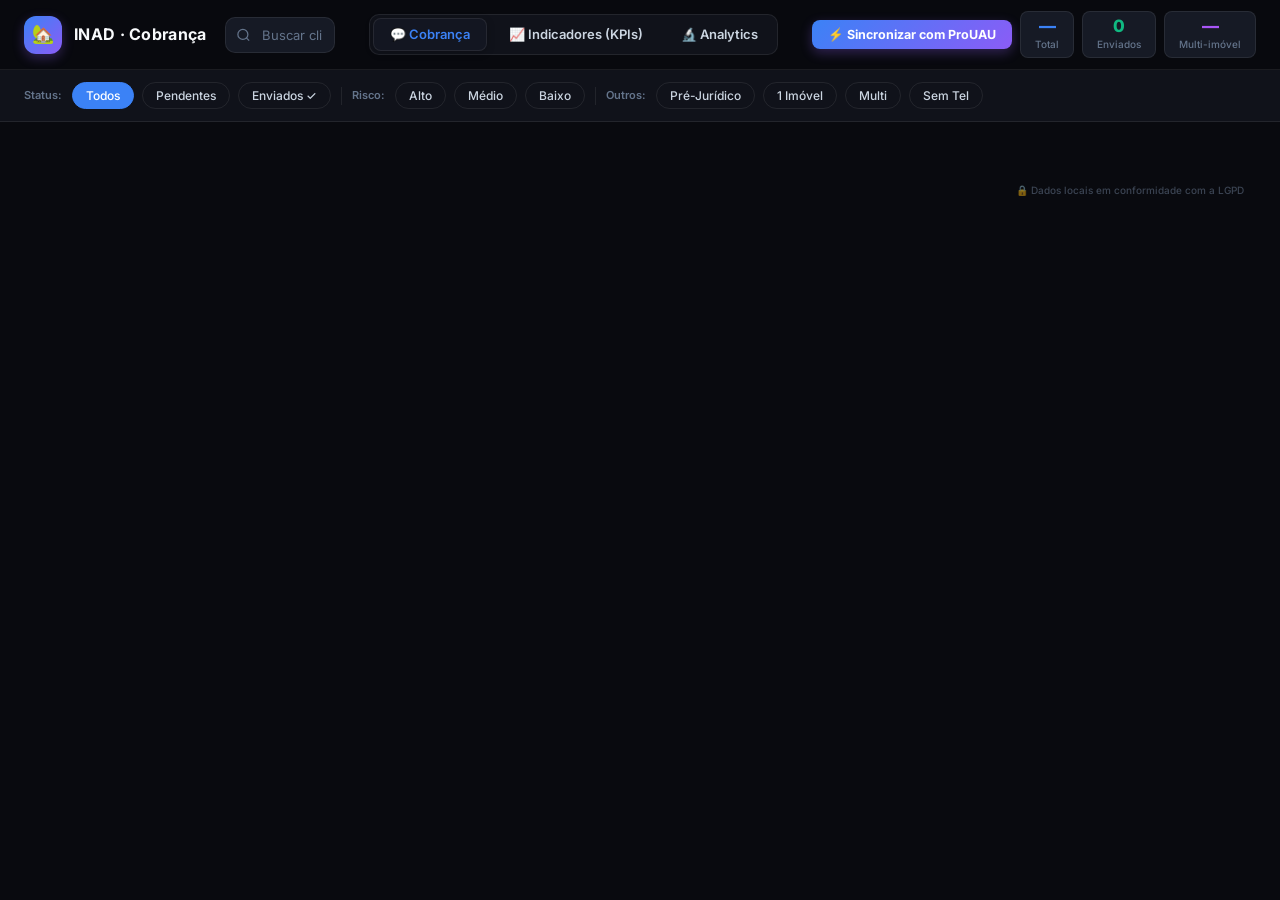
==== index.html @ 120b46c9 "fix(prouau): integracao UAU real + correcao de regressoes criticas do b21c9cb Substitui o mock de /a" ====
<!DOCTYPE html>
<html lang="pt-BR">

<head>
  <meta charset="UTF-8">
  <meta name="viewport" content="width=device-width, initial-scale=1.0">
  <meta name="description"
    content="INAD — Painel de Cobrança: gerencie inadimplência, envie cobranças pelo WhatsApp e acompanhe KPIs de recuperação.">
  <meta name="robots" content="noindex, nofollow">
  <title>INAD — Painel de Cobrança</title>
  <link rel="preconnect" href="https://fonts.googleapis.com">
  <link rel="preconnect" href="https://fonts.gstatic.com" crossorigin>
  <link href="https://fonts.googleapis.com/css2?family=Inter:wght@300;400;500;600;700;800&display=swap"
    rel="stylesheet">

  <style>
    :root {
      --bg: #090a0f;
      --bg2: #10121a;
      --bg3: #161a25;
      --card: rgba(22, 26, 37, 0.65);
      --border: rgba(255, 255, 255, 0.08);
      --border2: rgba(255, 255, 255, 0.15);
      --accent: #3b82f6;
      --accent2: #8b5cf6;
      --green: #10b981;
      --green-bg: rgba(16, 185, 129, 0.15);
      --red: #ef4444;
      --red-bg: rgba(239, 68, 68, 0.15);
      --amber: #f59e0b;
      --amber-bg: rgba(245, 158, 11, 0.15);
      --purple: #a855f7;
      --purple-bg: rgba(168, 85, 247, 0.15);
      --blue: #3b82f6;
      --blue-bg: rgba(59, 130, 246, 0.15);
      --text: #f8fafc;
      --text2: #cbd5e1;
      --text3: #64748b;
      --r: 16px;
      --r2: 10px;
      --sh: 0 8px 30px rgba(0, 0, 0, 0.4);
      --sh-hover: 0 16px 40px rgba(0, 0, 0, 0.5);
      --glass: blur(12px);
    }

    *,
    *::before,
    *::after {
      box-sizing: border-box;
      margin: 0;
      padding: 0
    }

    html {
      scroll-behavior: smooth
    }

    body {
      font-family: 'Inter', sans-serif;
      background: var(--bg);
      color: var(--text);
      min-height: 100vh;
      font-size: 14px;
      line-height: 1.6
    }

    /* TOPBAR */
    .topbar {
      position: sticky;
      top: 0;
      z-index: 100;
      background: rgba(9, 10, 15, 0.85);
      backdrop-filter: var(--glass);
      -webkit-backdrop-filter: var(--glass);
      border-bottom: 1px solid var(--border);
      padding: 0 24px;
      display: flex;
      align-items: center;
      gap: 18px;
      height: 70px
    }

    .logo {
      display: flex;
      align-items: center;
      gap: 12px;
      font-weight: 700;
      font-size: 16px;
      white-space: nowrap;
      letter-spacing: 0.3px
    }

    .logo-icon {
      width: 38px;
      height: 38px;
      border-radius: 12px;
      background: linear-gradient(135deg, var(--accent), var(--accent2));
      display: flex;
      align-items: center;
      justify-content: center;
      font-size: 18px;
      box-shadow: 0 4px 12px rgba(139, 92, 246, 0.3)
    }

    .logo-sub {
      font-size: 11px;
      color: var(--text3);
      font-weight: 400
    }

    .search-wrap {
      position: relative;
      flex: 1;
      max-width: 380px
    }

    .search-wrap svg {
      position: absolute;
      left: 11px;
      top: 50%;
      transform: translateY(-50%);
      color: var(--text3);
      pointer-events: none
    }

    #search {
      width: 100%;
      background: var(--bg3);
      border: 1px solid var(--border);
      border-radius: 10px;
      padding: 9px 12px 9px 36px;
      color: var(--text);
      font-family: inherit;
      font-size: 13px;
      outline: none;
      transition: border-color .2s
    }

    #search:focus {
      border-color: var(--accent)
    }

    #search::placeholder {
      color: var(--text3)
    }

    .top-actions {
      display: flex;
      align-items: center;
      gap: 8px;
      margin-left: auto;
    }

    .stats {
      display: flex;
      gap: 8px;
    }

    .stat {
      display: flex;
      flex-direction: column;
      align-items: center;
      padding: 5px 14px;
      border-radius: 8px;
      background: var(--bg3);
      border: 1px solid var(--border)
    }

    .stat-val {
      font-size: 17px;
      font-weight: 800;
      line-height: 1.1
    }

    .stat-label {
      font-size: 10px;
      color: var(--text3);
      font-weight: 500
    }

    .stat-blue .stat-val {
      color: var(--accent)
    }

    .stat-green .stat-val {
      color: var(--green)
    }

    .stat-purple .stat-val {
      color: var(--purple)
    }

    /* FILTERS */
    .filters {
      padding: 12px 24px;
      background: var(--bg2);
      border-bottom: 1px solid var(--border);
      display: flex;
      align-items: center;
      gap: 8px;
      flex-wrap: wrap
    }

    .fl {
      font-size: 11px;
      color: var(--text3);
      font-weight: 600;
      margin-right: 2px
    }

    .fb {
      padding: 5px 13px;
      border-radius: 20px;
      border: 1px solid var(--border);
      background: transparent;
      color: var(--text2);
      font-family: inherit;
      font-size: 12px;
      font-weight: 500;
      cursor: pointer;
      transition: all .15s
    }

    .fb:hover {
      border-color: var(--accent);
      color: var(--accent)
    }

    .fb.on {
      background: var(--accent);
      border-color: var(--accent);
      color: #fff
    }

    .fsep {
      width: 1px;
      height: 18px;
      background: var(--border);
      margin: 0 2px
    }

    /* GRID */
    .wrap {
      padding: 22px 24px
    }

    .info {
      font-size: 12px;
      color: var(--text3);
      margin-bottom: 14px;
      display: flex;
      justify-content: space-between;
      align-items: center;
    }

    .info strong {
      color: var(--text2)
    }

    .grid {
      display: grid;
      grid-template-columns: repeat(auto-fill, minmax(390px, 1fr));
      gap: 14px
    }

    /* CARD */
    .card {
      background: var(--card);
      backdrop-filter: var(--glass);
      -webkit-backdrop-filter: var(--glass);
      border: 1px solid var(--border);
      border-radius: var(--r);
      overflow: hidden;
      display: flex;
      flex-direction: column;
      transition: border-color .25s, transform .25s, box-shadow .25s
    }

    .card:hover {
      border-color: var(--border2);
      box-shadow: var(--sh-hover);
      transform: translateY(-2px)
    }

    .card.sent {
      opacity: .5;
      filter: grayscale(30%)
    }

    /* CARD HEADER */
    .ch {
      padding: 16px 18px 14px;
      border-bottom: 1px solid var(--border);
      display: flex;
      align-items: flex-start;
      gap: 12px;
      position: relative
    }

    .av {
      width: 42px;
      height: 42px;
      border-radius: 12px;
      flex-shrink: 0;
      display: flex;
      align-items: center;
      justify-content: center;
      font-weight: 700;
      font-size: 15px;
      box-shadow: 0 2px 10px rgba(0, 0, 0, 0.2)
    }

    .av-f {
      background: linear-gradient(135deg, #f472b6, #c084fc);
      color: #fff
    }

    .av-m {
      background: linear-gradient(135deg, #60a5fa, #34d399);
      color: #fff
    }

    .av-e {
      background: linear-gradient(135deg, #4ade80, #2dd4bf);
      color: #fff
    }

    .ci {
      flex: 1;
      min-width: 0
    }

    .cn {
      font-weight: 700;
      font-size: 13px;
      white-space: nowrap;
      overflow: hidden;
      text-overflow: ellipsis
    }

    .cm {
      display: flex;
      align-items: center;
      gap: 7px;
      margin-top: 3px;
      flex-wrap: wrap
    }

    .mi {
      display: flex;
      align-items: center;
      gap: 4px;
      font-size: 11.5px;
      color: var(--text3)
    }

    .mi.err {
      color: var(--red)
    }

    .pc {
      font-size: 10.5px;
      font-weight: 700;
      padding: 3px 8px;
      border-radius: 6px;
      flex-shrink: 0;
      letter-spacing: 0.3px
    }

    .pc.s {
      background: var(--bg3);
      color: var(--text2);
      border: 1px solid var(--border)
    }

    .pc.m {
      background: var(--purple-bg);
      color: var(--purple);
      border: 1px solid rgba(168, 85, 247, 0.3)
    }

    /* RISK BADGES */
    .badge {
      font-size: 10px;
      font-weight: 700;
      padding: 3px 8px;
      border-radius: 6px;
      display: inline-flex;
      align-items: center;
      gap: 4px;
      text-transform: uppercase;
      letter-spacing: 0.5px;
      border: 1px solid transparent
    }

    .b-risk-high {
      background: var(--red-bg);
      color: var(--red);
      border-color: rgba(239, 68, 68, 0.3)
    }

    .b-risk-med {
      background: var(--amber-bg);
      color: var(--amber);
      border-color: rgba(245, 158, 11, 0.3)
    }

    .b-risk-low {
      background: var(--green-bg);
      color: var(--green);
      border-color: rgba(16, 185, 129, 0.3)
    }

    .b-stage {
      background: var(--blue-bg);
      color: var(--blue);
      border-color: rgba(59, 130, 246, 0.3)
    }

    /* PROPS */
    .pl {
      padding: 10px 16px;
      border-bottom: 1px solid var(--border);
      display: flex;
      flex-direction: column;
      gap: 5px
    }

    .pr {
      display: flex;
      align-items: center;
      gap: 7px;
      padding: 6px 9px;
      border-radius: var(--r2);
      background: var(--bg3);
      border: 1px solid var(--border)
    }

    .pid {
      font-size: 11px;
      font-weight: 700;
      color: var(--accent);
      white-space: nowrap
    }

    .pp {
      display: flex;
      flex-wrap: wrap;
      gap: 3px;
      flex: 1
    }

    .chip {
      font-size: 10px;
      font-weight: 600;
      padding: 2px 6px;
      border-radius: 4px;
      background: rgba(79, 141, 255, .1);
      color: var(--accent);
      border: 1px solid rgba(79, 141, 255, .2)
    }

    /* MESSAGE */
    .ma {
      padding: 10px 16px;
      flex: 1;
      display: flex;
      flex-direction: column;
      gap: 6px
    }

    .ml {
      font-size: 10px;
      font-weight: 600;
      color: var(--text3);
      text-transform: uppercase;
      letter-spacing: .5px;
      display: flex;
      justify-content: space-between
    }

    .ml span {
      text-transform: none;
      letter-spacing: 0;
      font-weight: 400
    }

    .mb {
      width: 100%;
      background: var(--bg);
      border: 1px solid var(--border);
      border-radius: var(--r2);
      padding: 9px 11px;
      color: var(--text);
      font-family: inherit;
      font-size: 12.5px;
      line-height: 1.6;
      resize: vertical;
      min-height: 128px;
      outline: none;
      transition: border-color .2s
    }

    .mb:focus {
      border-color: var(--accent)
    }

    /* ACTIONS */
    .ca {
      padding: 12px 18px;
      border-top: 1px solid var(--border);
      display: flex;
      gap: 8px;
      background: rgba(0, 0, 0, 0.15)
    }

    .btn {
      display: inline-flex;
      align-items: center;
      justify-content: center;
      gap: 6px;
      padding: 8px 14px;
      border-radius: var(--r2);
      border: none;
      cursor: pointer;
      font-family: inherit;
      font-size: 12.5px;
      font-weight: 600;
      transition: all .2s;
      text-decoration: none;
      white-space: nowrap
    }

    .bcopy {
      background: var(--bg3);
      color: var(--text2);
      border: 1px solid var(--border);
      flex: 1
    }

    .bcopy:hover {
      border-color: var(--text);
      color: var(--text);
      background: rgba(255, 255, 255, 0.05)
    }

    .bcopy.ok {
      background: var(--green-bg);
      color: var(--green);
      border-color: var(--green)
    }

    .bwa {
      background: linear-gradient(135deg, #10b981, #059669);
      color: #fff;
      flex: 1.4;
      box-shadow: 0 4px 14px rgba(16, 185, 129, .25)
    }

    .bwa:hover {
      transform: translateY(-1px);
      box-shadow: 0 6px 20px rgba(16, 185, 129, .4)
    }

    .bwa.noph {
      background: var(--bg3);
      color: var(--text3);
      border: 1px solid var(--border);
      box-shadow: none;
      pointer-events: none;
      opacity: .45
    }

    /* OUTCOME BUTTON */
    .boutcome {
      background: transparent;
      color: var(--text2);
      border: 1px solid var(--border);
      padding: 8px;
      display: flex;
      align-items: center;
      justify-content: center;
    }

    .boutcome:hover {
      border-color: var(--accent);
      color: var(--accent);
      background: var(--blue-bg)
    }

    /* OUTCOME SELECTOR */
    .outcome-panel {
      display: none;
      padding: 12px 18px;
      background: var(--bg2);
      border-top: 1px solid var(--border);
      gap: 8px;
      flex-wrap: wrap;
      animation: slideDown 0.2s ease
    }

    @keyframes slideDown {
      from {
        opacity: 0;
        transform: translateY(-5px)
      }

      to {
        opacity: 1;
        transform: translateY(0)
      }
    }

    .outcome-panel.active {
      display: flex
    }

    .oc-btn {
      background: var(--bg3);
      border: 1px solid var(--border);
      color: var(--text2);
      padding: 6px 12px;
      border-radius: 6px;
      font-size: 11.5px;
      font-weight: 600;
      cursor: pointer;
      transition: all 0.15s;
      flex: 1;
      text-align: center
    }

    .oc-btn:hover {
      border-color: var(--accent);
      color: var(--accent)
    }

    .oc-btn.pp {
      border-color: rgba(16, 185, 129, 0.3);
      color: var(--green)
    }

    .oc-btn.pp:hover {
      background: var(--green-bg);
      border-color: var(--green)
    }

    .oc-btn.ng {
      border-color: rgba(245, 158, 11, 0.3);
      color: var(--amber)
    }

    .oc-btn.ng:hover {
      background: var(--amber-bg);
      border-color: var(--amber)
    }

    /* HISTORY */
    .hist {
      font-size: 11px;
      color: var(--text3);
      padding: 8px 18px;
      background: rgba(0, 0, 0, 0.2);
      border-top: 1px solid var(--border);
      display: flex;
      align-items: center;
      gap: 6px;
    }

    .hist strong {
      color: var(--text2)
    }

    /* EMPTY */
    .empty {
      grid-column: 1/-1;
      display: flex;
      flex-direction: column;
      align-items: center;
      padding: 80px 20px;
      gap: 10px;
      color: var(--text3)
    }

    .empty svg {
      opacity: .25
    }

    .empty h3 {
      font-size: 16px;
      color: var(--text2)
    }

    /* OVERLAYS */
    #loading-overlay {
      display: none;
      position: fixed;
      top: 0;
      left: 0;
      width: 100%;
      height: 100%;
      background: rgba(13, 15, 20, 0.92);
      backdrop-filter: blur(10px);
      z-index: 1001;
      align-items: center;
      justify-content: center;
      flex-direction: column;
      gap: 16px;
    }

    .spinner {
      width: 40px;
      height: 40px;
      border: 4px solid var(--border);
      border-top: 4px solid var(--accent);
      border-radius: 50%;
      animation: spin 1s linear infinite;
    }

    .spinner-sm {
      width: 14px;
      height: 14px;
      border: 2px solid rgba(255, 255, 255, 0.4);
      border-top: 2px solid #ffffff;
      border-radius: 50%;
      animation: spin 0.8s linear infinite;
      display: inline-block;
      vertical-align: middle;
    }

    @keyframes spin {
      0% {
        transform: rotate(0deg);
      }

      100% {
        transform: rotate(360deg);
      }
    }

    ::-webkit-scrollbar {
      width: 5px
    }

    ::-webkit-scrollbar-track {
      background: transparent
    }

    ::-webkit-scrollbar-thumb {
      background: var(--border);
      border-radius: 3px
    }

    @media(max-width:600px) {
      .grid {
        grid-template-columns: 1fr
      }

      .topbar {
        flex-wrap: wrap;
        height: auto;
        padding: 12px 16px;
        gap: 10px;
      }

      .search-wrap {
        order: 3;
        max-width: 100%;
        width: 100%
      }

      .top-actions {
        width: 100%;
        justify-content: space-between;
        margin-left: 0;
      }
    }

    /* TABS */
    .tabs {
      display: flex;
      gap: 6px;
      margin: 0 16px;
      border: 1px solid var(--border);
      padding: 3px;
      border-radius: 10px;
      background: var(--bg2);
    }

    .tab-btn {
      padding: 6px 16px;
      border-radius: 8px;
      border: none;
      background: transparent;
      color: var(--text2);
      font-family: inherit;
      font-size: 13px;
      font-weight: 600;
      cursor: pointer;
      display: flex;
      align-items: center;
      gap: 6px;
      transition: all .15s;
    }

    .tab-btn:hover {
      color: var(--text);
    }

    .tab-btn.active {
      background: var(--card);
      border: 1px solid var(--border);
      color: var(--accent);
      box-shadow: 0 2px 8px rgba(0, 0, 0, .2);
    }

    /* REPORT SELECTOR */
    .report-select {
      background: var(--bg3);
      border: 1px solid var(--border);
      border-radius: 20px;
      padding: 4px 12px;
      color: var(--text2);
      font-family: inherit;
      font-size: 12px;
      outline: none;
      cursor: pointer;
      font-weight: 500;
    }

    .report-select:focus {
      border-color: var(--accent);
    }

    /* KPI DASHBOARD */
    .kpi-grid {
      display: grid;
      grid-template-columns: repeat(auto-fit, minmax(280px, 1fr));
      gap: 16px;
      margin-bottom: 24px;
    }

    .kpi-card {
      background: var(--card);
      border: 1px solid var(--border);
      border-radius: var(--r);
      padding: 18px 20px;
      box-shadow: var(--sh);
      position: relative;
      overflow: hidden;
    }

    .kpi-card::after {
      content: '';
      position: absolute;
      top: 0;
      left: 0;
      width: 4px;
      height: 100%;
      background: linear-gradient(180deg, var(--accent), var(--accent2));
    }

    .kpi-card-title {
      font-size: 12px;
      font-weight: 600;
      color: var(--text3);
      text-transform: uppercase;
      letter-spacing: .5px;
      margin-bottom: 6px;
    }

    .kpi-card-value {
      font-size: 32px;
      font-weight: 800;
      color: var(--text);
      line-height: 1.1;
      margin-bottom: 6px;
      background: linear-gradient(90deg, #fff, var(--text2));
      -webkit-background-clip: text;
      -webkit-text-fill-color: transparent;
    }

    .kpi-card-desc {
      font-size: 11px;
      color: var(--text3);
      line-height: 1.4;
    }

    .kpi-charts-row {
      display: grid;
      grid-template-columns: 1fr 1fr;
      gap: 16px;
      margin-bottom: 24px;
    }

    @media (max-width: 900px) {
      .kpi-charts-row {
        grid-template-columns: 1fr;
      }
    }

    .kpi-chart-box {
      background: var(--card);
      border: 1px solid var(--border);
      border-radius: var(--r);
      padding: 20px;
      box-shadow: var(--sh);
    }

    .kpi-chart-box h3 {
      font-size: 14px;
      font-weight: 700;
      color: var(--text2);
      margin-bottom: 16px;
      display: flex;
      align-items: center;
      gap: 8px;
    }

    .chart-container {
      height: 260px;
      position: relative;
      width: 100%;
      display: flex;
      align-items: center;
      justify-content: center;
    }

    /* KPI REPORTS TABLE */
    .kpi-reports-section {
      background: var(--card);
      border: 1px solid var(--border);
      border-radius: var(--r);
      padding: 20px;
      box-shadow: var(--sh);
      margin-bottom: 40px;
    }

    .kpi-reports-section h3 {
      font-size: 14px;
      font-weight: 700;
      color: var(--text2);
      margin-bottom: 16px;
    }

    .kpi-table {
      width: 100%;
      border-collapse: collapse;
      text-align: left;
      font-size: 13px;
    }

    .kpi-table th,
    .kpi-table td {
      padding: 10px 14px;
      border-bottom: 1px solid var(--border);
    }

    .kpi-table th {
      font-weight: 600;
      color: var(--text3);
      font-size: 11px;
      text-transform: uppercase;
      letter-spacing: .5px;
    }

    .kpi-table td {
      color: var(--text2);
    }

    .kpi-table tr:hover td {
      background: rgba(255, 255, 255, .01);
      color: var(--text);
    }

    .kpi-btn-action {
      background: transparent;
      border: 1px solid var(--border);
      padding: 4px 10px;
      border-radius: 6px;
      color: var(--text2);
      font-family: inherit;
      font-size: 11px;
      font-weight: 600;
      cursor: pointer;
      transition: all .15s;
    }

    .kpi-btn-action:hover {
      border-color: var(--accent);
      color: var(--accent);
      background: rgba(79, 141, 255, .05);
    }

    .kpi-btn-del {
      border-color: rgba(239, 68, 68, .3);
      color: var(--red);
    }

    .kpi-btn-del:hover {
      border-color: var(--red);
      color: var(--red);
      background: rgba(239, 68, 68, .05);
    }

    /* ESTILOS DE EXCLUSÃO DE CLIENTES DOS KPIS */
    .btn-exclude-kpi {
      background: rgba(255, 255, 255, 0.03);
      border: 1px solid var(--border);
      color: var(--text2);
      font-family: inherit;
      font-size: 10px;
      font-weight: 700;
      padding: 3px 8px;
      border-radius: 20px;
      cursor: pointer;
      display: inline-flex;
      align-items: center;
      gap: 4px;
      transition: all .15s;
      margin-left: 6px;
    }

    .btn-exclude-kpi:hover {
      border-color: var(--red);
      color: var(--red);
      background: rgba(239, 68, 68, .05);
    }

    .btn-exclude-kpi.excluded {
      background: var(--red-bg);
      color: var(--red);
      border-color: rgba(239, 68, 68, .2);
    }

    .btn-exclude-kpi.excluded:hover {
      border-color: var(--accent);
      color: var(--accent);
      background: rgba(79, 141, 255, .05);
    }

    .card.excluded-card {
      border-color: rgba(239, 68, 68, .18);
      box-shadow: none;
    }

    .card.excluded-card .av {
      filter: grayscale(85%) opacity(70%);
    }

    .card.excluded-card .cn {
      color: var(--text2);
      text-decoration: line-through;
    }
  </style>
</head>

<body>
  <div id="loading-overlay">
    <div class="spinner"></div>
    <h3 style="font-weight:700; color:var(--text); margin-bottom:4px;" id="loading-text">Processando PDF...</h3>
    <div class="progress-wrap"
      style="width:260px; height:6px; background:var(--border); border-radius:3px; overflow:hidden; margin:8px 0;">
      <div id="progress-bar"
        style="width:0%; height:100%; background:linear-gradient(90deg, var(--accent), var(--accent2)); transition:width 0.15s;">
      </div>
    </div>
    <p style="color:var(--text3)" id="loading-sub">Carregando páginas e mapeando clientes</p>
  </div>


  <header class="topbar">
    <div class="logo">
      <div class="logo-icon">🏡</div>
      <div>INAD · Cobrança</div>
    </div>
    <div class="search-wrap">
      <svg width="15" height="15" viewBox="0 0 24 24" fill="none" stroke="currentColor" stroke-width="2">
        <circle cx="11" cy="11" r="8" />
        <path d="m21 21-4.35-4.35" />
      </svg>
      <input id="search" type="text" placeholder="Buscar cliente, quadra, lote…" autocomplete="off">
    </div>

    <div class="tabs">
      <button class="tab-btn active" id="tab-cobranca" onclick="switchTab('cobranca')">💬 Cobrança</button>
      <button class="tab-btn" id="tab-kpi" onclick="switchTab('kpi')">📈 Indicadores (KPIs)</button>
      <a class="tab-btn" href="inad_analytics.html" style="text-decoration:none"
        title="Análise avançada com segmentação e filtros por período">🔬 Analytics</a>
    </div>

    <div class="top-actions">
      <button class="btn btn-sync-uau" id="btn-sync-uau" onclick="syncUAU()"
        style="background: linear-gradient(135deg, var(--accent), var(--accent2)); color:#fff; border:none; padding:7px 16px; border-radius:8px; font-weight:700; cursor:pointer; display:inline-flex; align-items:center; gap:6px; box-shadow: 0 4px 12px rgba(139,92,246,0.3); transition: all 0.2s;">
        ⚡ Sincronizar com ProUAU
      </button>
      <div class="stats">
        <div class="stat stat-blue"><span class="stat-val" id="st-total">—</span><span class="stat-label">Total</span>
        </div>
        <div class="stat stat-green"><span class="stat-val" id="st-sent">0</span><span
            class="stat-label">Enviados</span></div>
        <div class="stat stat-purple"><span class="stat-val" id="st-multi">—</span><span
            class="stat-label">Multi-imóvel</span></div>
      </div>
    </div>
  </header>

  <div class="filters">
    <span class="fl">Status:</span>
    <button class="fb on" onclick="sf('all',this)">Todos</button>
    <button class="fb" onclick="sf('pending',this)">Pendentes</button>
    <button class="fb" onclick="sf('sent',this)">Enviados ✓</button>
    <div class="fsep"></div>
    <span class="fl">Risco:</span>
    <button class="fb" onclick="sf('high',this)">Alto</button>
    <button class="fb" onclick="sf('med',this)">Médio</button>
    <button class="fb" onclick="sf('low',this)">Baixo</button>
    <div class="fsep"></div>
    <span class="fl">Outros:</span>
    <button class="fb" onclick="sf('pre_juridico',this)">Pré-Jurídico</button>
    <button class="fb" onclick="sf('single',this)">1 Imóvel</button>
    <button class="fb" onclick="sf('multi',this)">Multi</button>
    <button class="fb" onclick="sf('noph',this)">Sem Tel</button>
    <div class="fsep" id="report-select-sep" style="display:none;"></div>
    <select id="report-select" onchange="changeReport(this.value)" class="report-select" style="display:none;">
      <option value="latest">Relatório Atual</option>
    </select>
  </div>

  <div class="wrap" id="cobranca-screen">
    <div class="info" id="info"></div>
    <div class="grid" id="grid"></div>
    <div
      style="text-align: right; font-size: 10px; color: var(--text3); margin-top: 24px; opacity: 0.55; padding-right: 12px; padding-bottom: 12px; font-weight: 500;">
      🔒 Dados locais em conformidade com a LGPD
    </div>
  </div>

  <div class="kpi-screen" id="kpi-screen" style="display:none; padding: 22px 24px;">
    <div class="kpi-grid">
      <div class="kpi-card">
        <div class="kpi-card-title">Taxa de Recuperação Média</div>
        <div class="kpi-card-value" id="kpi-recovery-rate">—</div>
        <div class="kpi-card-desc">Média de clientes que saíram da lista de inadimplência entre relatórios consecutivos
          — sumir não significa necessariamente que pagou (pode ser jurídico, renegociação fora do sistema, etc.).</div>
        <span class="chip" id="kpi-recovery-confirmed"
          style="display:inline-block; margin-top:8px; background:var(--blue-bg); color:var(--blue); border:1px solid rgba(59,130,246,0.3); font-size:11px; font-weight:600;">—
          confirmada (pagamento registrado)</span>
      </div>
      <div class="kpi-card">
        <div class="kpi-card-title">Total Inadimplente (Atual)</div>
        <div class="kpi-card-value" id="kpi-active-value">—</div>
        <div class="kpi-card-desc">Soma do valor de todas as parcelas vencidas no último relatório selecionado.</div>
      </div>
      <div class="kpi-card">
        <div class="kpi-card-title">Clientes em Atraso (Atual)</div>
        <div class="kpi-card-value" id="kpi-active-clients">—</div>
        <div class="kpi-card-desc">Total de clientes devedores ativos no último relatório selecionado.</div>
      </div>
      <div class="kpi-card">
        <div class="kpi-card-title">Parcelas em Atraso (Atual)</div>
        <div class="kpi-card-value" id="kpi-active-parcels">—</div>
        <div class="kpi-card-desc">Total de parcelas vencidas no último relatório selecionado.</div>
      </div>
    </div>

    <div class="kpi-charts-row">
      <div class="kpi-chart-box">
        <h3>📈 Evolução do Valor Inadimplente</h3>
        <div id="chart-evolution" class="chart-container">
          <p style="color:var(--text3); font-size:12px;">Dados insuficientes para desenhar o gráfico. Importe mais de um
            relatório.</p>
        </div>
      </div>
      <div class="kpi-chart-box">
        <h3>📊 Histórico de Recuperação por Período</h3>
        <div style="display:flex; gap:14px; font-size:10px; color:var(--text3); margin-bottom:8px;">
          <span><span
              style="display:inline-block; width:8px; height:8px; border-radius:2px; background:var(--green); margin-right:4px;"></span>Saiu
            da lista</span>
          <span><span
              style="display:inline-block; width:8px; height:8px; border-radius:2px; background:var(--blue); margin-right:4px;"></span>Confirmado
            (pagou)</span>
        </div>
        <div id="chart-comparison" class="chart-container">
          <p style="color:var(--text3); font-size:12px;">Dados insuficientes para desenhar o gráfico. Importe mais de um
            relatório.</p>
        </div>
      </div>
    </div>

    <div class="kpi-bottom-row" style="display:flex; gap:24px; flex-wrap:wrap; margin-bottom: 24px;">
      <div class="kpi-reports-section" style="flex: 2; min-width: 500px;">
        <div
          style="display:flex; justify-content:space-between; align-items:center; margin-bottom:16px; flex-wrap:wrap; gap:10px;">
          <h3 style="margin:0;">Relatórios Históricos Salvos</h3>
          <div style="display:flex; gap:8px;">
            <button class="kpi-btn-action" onclick="selectAllReports(true)">Selecionar Todos</button>
            <button class="kpi-btn-action" onclick="selectAllReports(false)">Desmarcar Todos</button>
          </div>
        </div>
        <table class="kpi-table">
          <thead>
            <tr>
              <th style="width: 45px; text-align: center;">
                <input type="checkbox" id="kpi-select-all-checkbox" checked onchange="toggleSelectAllReports(this)"
                  style="cursor:pointer; width:15px; height:15px;">
              </th>
              <th>ID</th>
              <th>Identificação do Relatório</th>
              <th>Importado em</th>
              <th>Clientes Inadimplentes</th>
              <th>Parcelas em Atraso</th>
              <th>Total Inadimplente</th>
              <th style="text-align: right; width: 100px;">Ações</th>
            </tr>
          </thead>
          <tbody id="kpi-reports-tbody">
            <tr>
              <td colspan="8" style="text-align:center; padding: 20px 0; color:var(--text3);">Nenhum relatório
                importado.</td>
            </tr>
          </tbody>
        </table>
      </div>

      <div class="kpi-exclusions-section"
        style="flex: 1; min-width: 300px; background:var(--card); padding:20px; border-radius:12px; border:1px solid var(--border);">
        <h3 style="margin-top:0; margin-bottom:16px; font-size:14px; font-weight:700; color:var(--text2);">Clientes
          Ignorados nos KPIs</h3>

        <div style="display:flex; gap:8px; margin-bottom:16px;">
          <input type="text" id="kpi-exclude-input" list="kpi-clients-datalist" placeholder="Nome exato do cliente..."
            style="flex:1; background:rgba(255,255,255,0.03); border:1px solid var(--border); padding:8px 12px; border-radius:6px; color:var(--text); font-family:inherit; font-size:13px;">
          <datalist id="kpi-clients-datalist"></datalist>
          <button class="kpi-btn-action" onclick="addClientExclusionFromInput()" style="padding:8px 14px;">🚫
            Ignorar</button>
        </div>

        <div id="kpi-exclusions-list"
          style="display:flex; flex-direction:column; gap:8px; max-height:300px; overflow-y:auto; padding-right:4px;">
          <!-- List of excluded clients will be populated here -->
        </div>
      </div>
    </div>
  </div>

  <script>
    // ─── AUTENTICAÇÃO (só relevante se o servidor estiver exposto além de
    // localhost — ver run.py, _authenticate()). Captura ?token= da URL uma
    // única vez, guarda em sessionStorage e injeta como header X-INAD-Token em
    // toda chamada fetch() da página daqui pra frente.
    (function () {
      const params = new URLSearchParams(location.search);
      const urlToken = params.get('token');
      if (urlToken) {
        sessionStorage.setItem('inad_token', urlToken);
        params.delete('token');
        const qs = params.toString();
        history.replaceState(null, '', location.pathname + (qs ? '?' + qs : '') + location.hash);
      }
      const _fetch = window.fetch.bind(window);
      window.fetch = function (input, init) {
        const token = sessionStorage.getItem('inad_token');
        if (token) {
          init = init || {};
          const headers = new Headers(init.headers || {});
          headers.set('X-INAD-Token', token);
          init = Object.assign({}, init, { headers });
        }
        return _fetch(input, init);
      };
    })();

    // ─── SANITIZAÇÃO (previne XSS armazenado a partir de dados do PDF/rede) ────
    // Uso: escapeHtml() para qualquer valor inserido como texto/atributo via
    // innerHTML ou template literal; jsAttr() para valores usados como argumento
    // string dentro de handlers inline (onclick="fn('...')").
    function escapeHtml(s) {
      return String(s ?? '').replace(/[&<>"']/g, c => ({ '&': '&amp;', '<': '&lt;', '>': '&gt;', '"': '&quot;', "'": '&#39;' }[c]));
    }
    function jsAttr(s) {
      const js = String(s ?? '')
        .replace(/\\/g, '\\\\')
        .replace(/'/g, "\\'")
        .replace(/\n/g, '\\n')
        .replace(/\r/g, '\\r');
      return js.replace(/&/g, '&amp;').replace(/"/g, '&quot;');
    }

    // ─── DATA LOADING ────────────────────────────────────────────────────────
    const EMBEDDED_DATA = CLIENTS_JSON_PLACEHOLDER;
    let DATA = {};
    let sent = new Set();
    let isServerActive = false;

    // Controle de seleção de relatórios nos KPIs
    let selectedReportIds = new Set();
    let isFirstKPILoad = true;
    let excludedClients = new Set();

    async function linkQueueInfo(clientsData, reportId = null) {
      if (!clientsData) return;
      try {
        let url = '/api/queue';
        if (reportId) {
          url += `?report_id=${reportId}`;
        }
        const queueRes = await fetch(url);
        const queueJson = await queueRes.json();
        if (queueJson && queueJson.queue) {
          for (const q of queueJson.queue) {
            if (clientsData[q.name]) {
              clientsData[q.name].queue_info = q;
            }
          }
        }
      } catch (e) {
        console.warn("Queue API indisponível ou falhou:", e);
      }
    }

    async function initApp() {
      if (window.location.protocol === 'http:' || window.location.protocol === 'https:') {
        try {
          const clientsRes = await fetch('/api/clients');
          const clientsData = await clientsRes.json();

          const sentRes = await fetch('/api/sent');
          const sentList = await sentRes.json();

          // Carrega a lista de exclusões do KPI do servidor
          try {
            const exclRes = await fetch('/api/kpis/exclusions');
            const exclList = await exclRes.json();
            if (Array.isArray(exclList)) {
              excludedClients = new Set(exclList);
            }
          } catch (exErr) {
            console.warn("Falha ao buscar exclusões de KPI:", exErr);
          }

          isServerActive = true;
          await linkQueueInfo(clientsData);

          if (clientsData && typeof clientsData === 'object') {
            DATA = Object.keys(clientsData).length > 0 ? clientsData : EMBEDDED_DATA;
            console.log("Banco de dados sincronizado com o servidor.");

            // Show report selector elements
            document.getElementById('report-select-sep').style.display = 'block';
            document.getElementById('report-select').style.display = 'block';

            await updateReportDropdown();
            await loadKPIs();
          } else {
            DATA = EMBEDDED_DATA;
          }

          if (Array.isArray(sentList)) {
            sent = new Set(sentList);
          }
        } catch (e) {
          console.warn("Falha ao comunicar com a API do servidor, usando armazenamento local:", e);
          loadLocalData();
        }
      } else {
        loadLocalData();
      }

      normalizeData();
      migrateSentData();
      renderAll();

      const initialTab = location.hash.replace('#', '');
      if (initialTab === 'kpi') switchTab('kpi');
    }

    function loadLocalData() {
      DATA = JSON.parse(localStorage.getItem('inad_clients_db')) || EMBEDDED_DATA;
      sent = new Set(JSON.parse(localStorage.getItem('inad_sent') || '[]'));
      excludedClients = new Set(JSON.parse(localStorage.getItem('inad_kpi_exclusions') || '[]'));
      isServerActive = false;
      document.getElementById('report-select-sep').style.display = 'none';
      document.getElementById('report-select').style.display = 'none';
    }

    async function syncUAU() {
      const btn = document.getElementById('btn-sync-uau');
      const overlay = document.getElementById('loading-overlay');
      const loadingText = document.getElementById('loading-text');
      const progressBar = document.getElementById('progress-bar');

      if (!btn) return;

      const originalText = btn.innerHTML;
      btn.disabled = true;
      btn.style.opacity = '0.75';
      btn.innerHTML = '<span class="spinner-sm"></span> Sincronizando...';

      if (overlay) {
        if (loadingText) loadingText.innerText = 'Sincronizando dados com a API ProUAU...';
        if (progressBar) progressBar.style.width = '45%';
        overlay.style.display = 'flex';
      }

      try {
        if (progressBar) progressBar.style.width = '75%';
        const res = await fetch('/api/sync_uau', {
          method: 'POST',
          headers: {
            'Content-Type': 'application/json'
          },
          body: JSON.stringify({ empresa: null, obra: null })
        });
        const data = await res.json();

        if (progressBar) progressBar.style.width = '100%';

        if (res.ok && data.status === 'success') {
          setTimeout(() => {
            alert("✅ Sincronização ProUAU concluída: " + (data.clients || 0) +
                  " cliente(s) inadimplente(s) importado(s) da API.");
            if (typeof updateReportDropdown === 'function') {
              updateReportDropdown();
            }
            location.reload();
          }, 200);
        } else if (res.ok && data.status === 'empty') {
          if (overlay) overlay.style.display = 'none';
          alert("ℹ️ Nenhum cliente inadimplente retornado pela UAU para o filtro informado.");
        } else {
          if (overlay) overlay.style.display = 'none';
          alert("❌ Erro na sincronização ProUAU: " + (data.error || "Falha desconhecida."));
        }
      } catch (err) {
        if (overlay) overlay.style.display = 'none';
        alert("❌ Erro ao conectar com o servidor: " + err.message);
      } finally {
        btn.disabled = false;
        btn.style.opacity = '1';
        btn.innerHTML = originalText;
      }
    }

    function resetDatabase() {
      if (confirm("Deseja restaurar a base de dados padrão? Todos os dados locais salvos no navegador serão apagados.")) {
        localStorage.removeItem('inad_clients_db');
        localStorage.removeItem('inad_sent');
        localStorage.removeItem('inad_kpi_exclusions');
        location.reload();
      }
    }

    function normalizeData() {
      if (!DATA) return;
      for (const client of Object.values(DATA)) {
        if (client.properties) {
          client.properties.forEach(prop => {
            if (prop.parcels) {
              prop.parcels.forEach(parc => {
                parc.valor = parseFloat(parc.valor || parc.valor_total || parc.valor_parcela || 0);
              });
            }
          });
        }
      }
    }

    function switchTab(tab) {
      const cobrancaScreen = document.getElementById('cobranca-screen');
      const kpiScreen = document.getElementById('kpi-screen');
      const filtersBar = document.querySelector('.filters');
      const searchWrap = document.querySelector('.search-wrap');

      document.querySelectorAll('.tab-btn').forEach(btn => btn.classList.remove('active'));

      if (tab === 'cobranca') {
        document.getElementById('tab-cobranca').classList.add('active');
        cobrancaScreen.style.display = 'block';
        kpiScreen.style.display = 'none';
        filtersBar.style.display = 'flex';
        searchWrap.style.visibility = 'visible';
        renderAll();
      } else if (tab === 'kpi') {
        document.getElementById('tab-kpi').classList.add('active');
        cobrancaScreen.style.display = 'none';
        kpiScreen.style.display = 'block';
        filtersBar.style.display = 'none';
        searchWrap.style.visibility = 'hidden';
        loadKPIs();
      }
      if (location.hash.replace('#', '') !== tab) {
        history.replaceState(null, '', `#${tab}`);
      }
    }

    async function changeReport(reportId) {
      if (reportId === 'latest') return;

      const overlay = document.getElementById('loading-overlay');
      const loadingText = document.getElementById('loading-text');
      const pBar = document.getElementById('progress-bar');
      const pSub = document.getElementById('loading-sub');

      overlay.style.display = 'flex';
      pBar.style.width = '30%';
      loadingText.textContent = "Carregando relatório...";
      pSub.textContent = "Buscando dados no servidor...";

      try {
        const res = await fetch(`/api/reports/${reportId}`);
        const clientsData = await res.json();
        pBar.style.width = '60%';

        await linkQueueInfo(clientsData, reportId);
        pBar.style.width = '85%';

        if (clientsData && typeof clientsData === 'object') {
          DATA = clientsData;
        }

        pBar.style.width = '100%';
        await new Promise(resolve => setTimeout(resolve, 200));
        overlay.style.display = 'none';
        renderAll();
      } catch (e) {
        overlay.style.display = 'none';
        alert("Erro ao carregar relatório selecionado: " + e.message);
      }
    }

    let reportsListCache = null;
    async function updateReportsCache() {
      try {
        const res = await fetch('/api/reports');
        reportsListCache = await res.json();
      } catch (e) { }
    }

    async function updateReportDropdown() {
      try {
        await updateReportsCache();
        const reports = reportsListCache || [];
        const select = document.getElementById('report-select');
        select.innerHTML = "";

        if (reports.length === 0) {
          select.innerHTML = '<option value="latest">Sem relatórios</option>';
          return;
        }

        reports.forEach((rep, idx) => {
          const option = document.createElement('option');
          option.value = rep.id;
          // Usa a data real de emissão do PDF (report_date) como referência primária
          let displayDate = rep.report_date || rep.imported_at;
          try {
            // report_date vem como YYYY-MM-DD — formata manualmente para evitar erro de fuso horário
            if (rep.report_date && /^\d{4}-\d{2}-\d{2}$/.test(rep.report_date)) {
              const [y, m, d] = rep.report_date.split('-');
              displayDate = `${d}/${m}/${y}`;
            } else {
              const dateObj = new Date(rep.imported_at);
              displayDate = dateObj.toLocaleDateString('pt-BR');
            }
          } catch (_) { }
          option.textContent = `${rep.report_name} (${displayDate})`;
          if (idx === 0) option.selected = true;
          select.appendChild(option);
        });
      } catch (e) {
        console.error("Erro ao carregar dropdown de relatórios:", e);
      }
    }

    async function loadKPIs() {
      if (!isServerActive) return;
      try {
        // 1. Garante que temos a lista completa em cache
        await updateReportsCache();
        const cachedList = reportsListCache || [];

        // 2. Busca KPIs. Se for a primeira carga, buscamos todos para identificar duplicados.
        const reportsParam = (!isFirstKPILoad && selectedReportIds.size > 0) ? Array.from(selectedReportIds).join(',') : '';
        const res = await fetch(`/api/kpis?reports=${reportsParam}`);
        const kpiData = await res.json();

        const transitions = kpiData.transitions || [];
        const evolution = kpiData.evolution || [];
        const all_evolution = kpiData.all_evolution || [];

        // Inicialização da seleção na primeira carga (desmarca duplicados automaticamente)
        if (isFirstKPILoad && all_evolution.length > 0) {
          selectedReportIds = new Set(
            all_evolution
              .filter(e => !e.is_duplicate)
              .map(e => e.report_id)
          );
          isFirstKPILoad = false;

          // Se houver algum duplicado desmarcado, recarrega para recalcular gráficos e médias
          const hasDuplicates = all_evolution.some(e => e.is_duplicate);
          if (hasDuplicates) {
            return loadKPIs();
          }
        }

        let totalRecoveryRate = "—";
        let totalRecoveryConfirmed = "— confirmada (pagamento registrado)";

        if (transitions.length > 0) {
          const sumRecovery = transitions.reduce((acc, curr) => acc + curr.recovery_rate, 0);
          totalRecoveryRate = (sumRecovery / transitions.length).toFixed(1) + "%";

          const sumConfirmed = transitions.reduce((acc, curr) => acc + (curr.recovery_rate_confirmed || 0), 0);
          const avgConfirmed = (sumConfirmed / transitions.length).toFixed(1);
          totalRecoveryConfirmed = `${avgConfirmed}% confirmada (pagamento registrado)`;
        } else if (evolution.length > 0) {
          totalRecoveryRate = "Aguardando";
        }

        // Pega as estatísticas do relatório selecionado mais recente para mostrar como "Atual"
        let latestClients = "—";
        let latestParcels = "—";
        let latestValue = "—";
        if (evolution.length > 0) {
          const latest = evolution[evolution.length - 1];
          latestClients = latest.clients;
          latestParcels = latest.parcels;
          latestValue = formatCurrency(latest.total_value || 0);
        }

        document.getElementById('kpi-recovery-rate').textContent = totalRecoveryRate;
        document.getElementById('kpi-recovery-confirmed').textContent = totalRecoveryConfirmed;
        document.getElementById('kpi-active-value').textContent = latestValue;
        document.getElementById('kpi-active-clients').textContent = latestClients;
        document.getElementById('kpi-active-parcels').textContent = latestParcels;

        const tbody = document.getElementById('kpi-reports-tbody');
        tbody.innerHTML = "";

        if (all_evolution.length === 0) {
          tbody.innerHTML = '<tr><td colspan="8" style="text-align:center; padding:20px; color:var(--text3);">Nenhum relatório importado.</td></tr>';
        } else {
          [...all_evolution].reverse().forEach(rep => {
            const tr = document.createElement('tr');
            const reportDetails = cachedList.find(r => r.id === rep.report_id);

            // Prefere report_date (data real do PDF), fallback para imported_at
            let formattedDate = '—';
            const rDate = rep.report_date || (reportDetails && reportDetails.report_date);
            const iDate = reportDetails ? reportDetails.imported_at : null;

            if (rDate && /^\d{4}-\d{2}-\d{2}$/.test(rDate)) {
              const [y, m, d] = rDate.split('-');
              formattedDate = `${d}/${m}/${y}`;
            } else if (iDate) {
              formattedDate = new Date(iDate).toLocaleDateString('pt-BR');
            }

            const isChecked = selectedReportIds.has(rep.report_id);
            const isDuplicate = rep.is_duplicate;

            // Esmaece visualmente o texto se for duplicado para sinalizar
            if (isDuplicate) {
              tr.style.opacity = '0.65';
            }

            const duplicateBadge = isDuplicate
              ? `<span class="chip" style="background:var(--purple-bg); color:var(--purple); border-color:rgba(168,85,247,.2); margin-left:8px;">Duplicado (Ignorado)</span>`
              : '';

            tr.innerHTML = `
          <td style="text-align: center;">
            <input type="checkbox" class="report-checkbox" data-id="${rep.report_id}" ${isChecked ? 'checked' : ''} onchange="toggleReportSelection(${rep.report_id}, this.checked)" style="cursor:pointer; width:15px; height:15px;">
          </td>
          <td><strong>#${rep.report_id}</strong></td>
          <td>${escapeHtml(rep.report_name)} ${duplicateBadge}</td>
          <td>${formattedDate}</td>
          <td>${rep.clients} clientes</td>
          <td><span class="chip" style="background:var(--red-bg); color:var(--red); border-color:rgba(239,68,68,.2);">${rep.parcels} parcelas</span></td>
          <td><strong>${formatCurrency(rep.total_value || 0)}</strong></td>
          <td style="text-align: right;">
            <button class="kpi-btn-action kpi-btn-del" onclick="deleteReport(${rep.report_id}, '${jsAttr(rep.report_name)}')">🗑️ Excluir</button>
          </td>
        `;
            tbody.appendChild(tr);
          });

          // Atualiza estado do checkbox mestre (Selecionar Todos)
          const globalCheckbox = document.getElementById('kpi-select-all-checkbox');
          if (globalCheckbox) {
            const checkboxes = document.querySelectorAll('.report-checkbox');
            const allChecked = Array.from(checkboxes).every(cb => cb.checked);
            globalCheckbox.checked = allChecked && checkboxes.length > 0;
          }
        }

        drawEvolutionChart(evolution);
        drawComparisonChart(transitions);

        // Atualiza a datalist de clientes
        updateClientsDatalist();

        // Renderiza a lista lateral de exclusões
        const exclListContainer = document.getElementById('kpi-exclusions-list');
        if (exclListContainer) {
          exclListContainer.innerHTML = '';
          if (excludedClients.size === 0) {
            exclListContainer.innerHTML = '<p style="color:var(--text3); font-size:12px; margin:0; text-align:center; padding:10px 0;">Nenhum cliente ignorado.</p>';
          } else {
            Array.from(excludedClients).sort().forEach(name => {
              const item = document.createElement('div');
              item.style.cssText = 'display:flex; justify-content:space-between; align-items:center; background:rgba(255,255,255,0.01); border:1px solid var(--border); padding:6px 10px; border-radius:6px; font-size:12px;';
              item.innerHTML = `
            <span style="color:var(--text2); font-weight:500;" title="${escapeHtml(name)}">${escapeHtml(tc(name))}</span>
            <button class="kpi-btn-action kpi-btn-del" onclick="toggleClientExclusion('${jsAttr(name)}')" style="padding:2px 6px; font-size:10px;">Reativar</button>
          `;
              exclListContainer.appendChild(item);
            });
          }
        }

      } catch (e) {
        console.error("Erro ao carregar dados do dashboard de KPIs:", e);
      }
    }

    // ─── AUXILIARES DE COMPARAÇÃO & EXCLUSÃO ───────────────────────────────────

    function toggleReportSelection(reportId, isChecked) {
      if (isChecked) {
        selectedReportIds.add(reportId);
      } else {
        selectedReportIds.delete(reportId);
      }
      loadKPIs();
    }

    function toggleSelectAllReports(globalCb) {
      selectAllReports(globalCb.checked);
    }

    function selectAllReports(selectAll) {
      const checkboxes = document.querySelectorAll('.report-checkbox');
      checkboxes.forEach(cb => {
        const rid = parseInt(cb.dataset.id);
        if (selectAll) {
          selectedReportIds.add(rid);
        } else {
          selectedReportIds.delete(rid);
        }
      });
      loadKPIs();
    }

    async function deleteReport(reportId, reportName) {
      if (!confirm(`Tem certeza que deseja excluir permanentemente o relatório "${reportName}"?\nEsta ação é irreversível e excluirá todos os clientes, parcelas e imóveis correspondentes.`)) {
        return;
      }

      try {
        const res = await fetch(`/api/reports/${reportId}`, { method: 'DELETE' });
        const result = await res.json();

        if (result.status === 'success') {
          selectedReportIds.delete(reportId);

          // Atualiza caches e dropdown
          await updateReportDropdown();

          // Se era o relatório ativo no select, recarrega para o "latest"
          const select = document.getElementById('report-select');
          if (select && select.value == reportId) {
            select.value = 'latest';
            await changeReport('latest');
          }

          await loadKPIs();
          alert("Relatório excluído com sucesso!");
        } else {
          alert("Erro ao excluir relatório: " + result.error);
        }
      } catch (e) {
        alert("Erro ao excluir relatório: " + e.message);
      }
    }

    function drawEvolutionChart(evolution) {
      const container = document.getElementById('chart-evolution');
      if (evolution.length < 2) {
        container.innerHTML = '<p style="color:var(--text3); font-size:12px;">Dados insuficientes para desenhar a linha do tempo. Importe pelo menos dois relatórios.</p>';
        return;
      }

      const width = container.clientWidth > 0 ? container.clientWidth : 560;
      const height = 220;
      const padding = 55; // aumento de padding para caber os rótulos de moeda

      const maxVal = Math.max(...evolution.map(d => d.total_value || 0), 1000);
      const minVal = 0;

      const points = evolution.map((d, i) => {
        const x = padding + (i / (evolution.length - 1)) * (width - padding * 2);
        const val = d.total_value || 0;
        const y = height - padding - ((val - minVal) / (maxVal - minVal)) * (height - padding * 2);
        let label = d.report_name;
        if (d.report_date && /^\d{4}-\d{2}-\d{2}$/.test(d.report_date)) {
          const [yr, mo, dy] = d.report_date.split('-');
          label = `${dy}/${mo}/${yr.slice(2)}`;
        }
        return { x, y, name: escapeHtml(label), value: val };
      });

      let pathD = `M ${points[0].x} ${points[0].y}`;
      for (let i = 1; i < points.length; i++) {
        pathD += ` L ${points[i].x} ${points[i].y}`;
      }

      let gridLines = '';
      const step = Math.max(Math.round(maxVal / 4), 1);
      for (let val = 0; val <= maxVal; val += step) {
        const y = height - padding - ((val - minVal) / (maxVal - minVal)) * (height - padding * 2);
        gridLines += `<line x1="${padding}" y1="${y}" x2="${width - padding}" y2="${y}" stroke="var(--border)" stroke-width="1" stroke-dasharray="3,3" />`;
        gridLines += `<text x="${padding - 10}" y="${y + 4}" fill="var(--text3)" font-size="10" text-anchor="end">${formatShortNumber(val)}</text>`;
      }

      let labels = '';
      let circles = '';
      points.forEach(p => {
        labels += `<text x="${p.x}" y="${height - 15}" fill="var(--text2)" font-size="9" text-anchor="middle">${p.name}</text>`;
        circles += `<circle cx="${p.x}" cy="${p.y}" r="5" fill="var(--accent)" stroke="var(--card)" stroke-width="2" />`;
        circles += `<text x="${p.x}" y="${p.y - 10}" fill="var(--text)" font-size="10" font-weight="700" text-anchor="middle">${formatShortNumber(p.value)}</text>`;
      });

      const svg = `
    <svg width="100%" height="${height}" viewBox="0 0 ${width} ${height}" style="overflow:visible;">
      ${gridLines}
      <path d="${pathD}" fill="none" stroke="url(#line-grad)" stroke-width="3" stroke-linecap="round" stroke-linejoin="round" />
      ${circles}
      ${labels}
      <defs>
        <linearGradient id="line-grad" x1="0%" y1="0%" x2="100%" y2="0%">
          <stop offset="0%" stop-color="var(--accent)" />
          <stop offset="100%" stop-color="var(--accent2)" />
        </linearGradient>
      </defs>
    </svg>
  `;
      container.innerHTML = svg;
    }

    function drawComparisonChart(transitions) {
      const container = document.getElementById('chart-comparison');
      if (transitions.length === 0) {
        container.innerHTML = '<p style="color:var(--text3); font-size:12px;">Aguardando transição de relatórios para cruzar conversões de cobrança.</p>';
        return;
      }

      let barsHtml = '';
      transitions.forEach(trans => {
        const confirmedRate = trans.recovery_rate_confirmed || 0;
        const confirmedClients = trans.recovered_confirmed_clients || 0;
        barsHtml += `
      <div style="margin-bottom: 18px;">
        <div style="display:flex; justify-content:space-between; margin-bottom:4px; font-weight:600; font-size:12px;">
          <span style="color:var(--text2)">${escapeHtml(trans.from_report)} ➔ ${escapeHtml(trans.to_report)}</span>
          <span style="color:var(--green)">${trans.recovery_rate}% saíram da lista</span>
        </div>
        <div style="width:100%; height:12px; background:var(--border); border-radius:6px; overflow:hidden;">
          <div style="width:${trans.recovery_rate}%; height:100%; background:linear-gradient(90deg, var(--green), #4ade80); border-radius:6px;"></div>
        </div>
        <div style="width:100%; height:6px; background:var(--border); border-radius:4px; overflow:hidden; margin-top:4px;" title="Subconjunto com pagamento confirmado (outcome 'pagou')">
          <div style="width:${confirmedRate}%; height:100%; background:var(--blue); border-radius:4px;"></div>
        </div>
        <div style="font-size:10px; color:var(--text3); margin-top:4px; display:flex; justify-content:space-between; gap:8px;">
          <span>${trans.recovered_clients} de ${trans.total_clients} saíram da lista de atrasos</span>
          <span style="color:var(--blue); font-weight:600; white-space:nowrap;">${confirmedClients} confirmados (pagou) · ${confirmedRate}%</span>
        </div>
      </div>
    `;
      });

      container.innerHTML = `
    <div style="width:100%; display:flex; flex-direction:column; overflow-y:auto; max-height:220px; padding-right:6px;">
      ${barsHtml}
    </div>
  `;
    }

    const FN = ['NAYUME', 'NAYARA', 'MARIA', 'TEREZA', 'SIRLENE', 'STEFANNY', 'ALESSANDRA',
      'NATHALIA', 'ZELMA', 'RAIANE', 'LILIAN', 'SILVIA', 'SIRLEIDE', 'ELZA', 'ROSANGELA',
      'JESSICA', 'ARLENE', 'SARA', 'MARCIA', 'GEOVANNA', 'CRISTIANA', 'KARLEANY', 'THAYANE'];
    const MN = ['WILSON', 'CLEVERTON', 'DANIEL', 'UANDERSON', 'ROBERTO', 'RAIMUNDO', 'FRANCISCO',
      'TITO', 'WELLINGTON', 'UELITON', 'THIAGO', 'MARIANO', 'JOSIMAR', 'SILVESTRE', 'FABIO',
      'ROMARIO', 'LEANDRO', 'MARCUS', 'LUCIANO', 'EDILSON', 'RONDINELLY', 'NIVALDO', 'KENNEDY',
      'MAYKON', 'MICHAELL', 'WELTON', 'ADRIANO', 'FERNANDO', 'LEOPOLDO', 'MICHAEL', 'WATSON',
      'ALEXANDRE', 'VYCTOR', 'EDIVAM', 'RAFAEL', 'ERALDO', 'UEVERTON', 'VITOR', 'ERIVELTON',
      'CARLOS', 'MARETHUR', 'MARCIO', 'MARCOS', 'RONALDO'];

    function formatCurrency(value) {
      return new Intl.NumberFormat('pt-BR', { style: 'currency', currency: 'BRL' }).format(value);
    }

    function formatShortNumber(num) {
      if (num >= 1000000) return 'R$ ' + (num / 1000000).toFixed(1) + 'M';
      if (num >= 1000) return 'R$ ' + (num / 1000).toFixed(0) + 'k';
      return 'R$ ' + num.toFixed(0);
    }

    function gender(name) {
      const f = name.split(' ')[0].toUpperCase().normalize('NFD').replace(/[\u0300-\u036f]/g, '');
      if (FN.includes(f)) return 'F';
      if (MN.includes(f)) return 'M';
      if (f.endsWith('A')) return 'F';
      return 'M';
    }
    function greeting(name) {
      const g = gender(name);
      const fn = name.split(' ')[0];
      const cap = fn[0].toUpperCase() + fn.slice(1).toLowerCase();
      return g === 'F' ? `Prezada Sra. ${cap}` : `Prezado Sr. ${cap}`;
    }
    function tc(s) {
      return s.split(' ').map(w => {
        if (['DE', 'DA', 'DO', 'DOS', 'DAS', 'E'].includes(w)) return w.toLowerCase();
        return w[0].toUpperCase() + w.slice(1).toLowerCase();
      }).join(' ');
    }
    function cleanPhone(cel) {
      if (!cel) return '';
      const d = cel.replace(/\D/g, '');
      return d.length >= 10 ? d : '';
    }
    function waLink(cel, msg) {
      if (!cel) return null;
      const d = cel.replace(/\D/g, '');
      let cc = '';
      if (cel.trim().startsWith('+')) {
        cc = d;
      } else {
        const DDDs = new Set(['11', '12', '13', '14', '15', '16', '17', '18', '19',
          '21', '22', '24', '27', '28', '31', '32', '33', '34', '35', '37', '38',
          '41', '42', '43', '44', '45', '46', '47', '48', '49', '51', '53', '54', '55',
          '61', '62', '63', '64', '65', '66', '67', '68', '69', '71', '73', '74', '75', '77', '79',
          '81', '82', '83', '84', '85', '86', '87', '88', '89', '91', '92', '93', '94', '95', '96', '97', '98', '99']);
        if (d.length >= 10 && DDDs.has(d.slice(0, 2)) && d[2] !== '0') {
          cc = '55' + d;
        } else {
          return null; // Não é possível classificar com segurança como BR válido — não arriscar enviar a destinatário errado
        }
      }
      return `https://wa.me/${cc}?text=${encodeURIComponent(msg)}`;
    }
    function buildMsg(c) {
      const gr = greeting(c.name);
      const multi = c.properties.length > 1;
      let L = [];
      L.push(`${gr}, boa tarde.`);
      L.push('');
      L.push(multi
        ? 'Identificamos em nosso sistema faturas pendentes de pagamento referentes aos seus imóveis:'
        : 'Identificamos em nosso sistema faturas pendentes de pagamento referente ao seu imóvel:');
      for (const p of c.properties) {
        const id = tc(p.identifier);
        for (const pc of p.parcels) {
          L.push(`${id}: Parcela ${pc.parcela} de ${pc.vencimento}.`);
        }
      }
      L.push('');
      L.push('Informamos que o(a) senhor(a) pode utilizar os mesmos boletos que já possui em mãos para efetuar o pagamento. O sistema bancário atualizará os encargos de forma automática no momento da leitura do código de barras.');
      L.push('');
      L.push(multi
        ? 'Caso precise que reenviemos os arquivos em PDF de ambos os contratos, por favor, nos avise por aqui.'
        : 'Caso precise que reenviemos os arquivos em PDF do contrato, por favor, nos avise por aqui.');
      return L.join('\n');
    }

    // sent is initialized in initApp()
    let curF = 'all', curQ = '';

    function sid(name) { return name.replace(/[^a-z0-9]/gi, '_') }

    function renderAll() {
      let list = Object.values(DATA);
      if (curQ) {
        const q = curQ.toLowerCase();
        const qDigits = q.replace(/\D/g, '');
        list = list.filter(c =>
          c.name.toLowerCase().includes(q) ||
          c.properties.some(p => p.identifier.toLowerCase().includes(q)) ||
          (qDigits && c.cel.replace(/\D/g, '').includes(qDigits))
        );
      }
      if (curF === 'sent') list = list.filter(c => sent.has(c.name));
      if (curF === 'pending') list = list.filter(c => !sent.has(c.name));
      if (curF === 'single') list = list.filter(c => c.properties.length === 1);
      if (curF === 'multi') list = list.filter(c => c.properties.length > 1);
      if (curF === 'noph') list = list.filter(c => !cleanPhone(c.cel));
      if (curF === 'high') list = list.filter(c => c.queue_info && c.queue_info.risk_score >= 70);
      if (curF === 'med') list = list.filter(c => c.queue_info && c.queue_info.risk_score >= 40 && c.queue_info.risk_score < 70);
      if (curF === 'low') list = list.filter(c => c.queue_info && c.queue_info.risk_score < 40);
      if (curF === 'pre_juridico') list = list.filter(c => c.queue_info && c.queue_info.stage === 'pre_juridico');

      const all = Object.values(DATA);
      document.getElementById('st-total').textContent = all.length;
      document.getElementById('st-sent').textContent = sent.size;
      document.getElementById('st-multi').textContent = all.filter(c => c.properties.length > 1).length;

      // Show status
      const hasImported = localStorage.getItem('inad_clients_db') !== null;
      const statusLabel = hasImported
        ? `<span style="color:var(--accent); font-weight:600;">📊 Relatório Importado</span> (<a href="#" onclick="resetDatabase()" style="color:var(--text3); text-decoration:underline;">Restaurar padrão</a>)`
        : `<span style="color:var(--text3);">🏡 Base Padrão</span>`;

      document.getElementById('info').innerHTML =
        `<div>Exibindo <strong>${list.length}</strong> de <strong>${all.length}</strong> clientes</div><div>${statusLabel}</div>`;

      const grid = document.getElementById('grid');
      if (!list.length) {
        grid.innerHTML = `<div class="empty"><svg width="48" height="48" viewBox="0 0 24 24" fill="none" stroke="currentColor" stroke-width="1.5"><circle cx="11" cy="11" r="8"/><path d="m21 21-4.35-4.35"/></svg><h3>Nenhum cliente encontrado</h3><p>Tente outro filtro ou busca.</p></div>`;
        return;
      }
      grid.innerHTML = list.map(buildCard).join('');
    }

    function buildCard(c) {
      const g = gender(c.name);
      const multi = c.properties.length > 1;

      let histHtml = '';
      if (c.queue_info && c.queue_info.last_outcome) {
        const outcomeName = escapeHtml(c.queue_info.last_outcome.replace(/_/g, ' '));
        let dateStr = 'Desconhecido';

        let rawDate = null;
        if (c.queue_info.last_outcome === 'prometeu_pagar' && c.queue_info.promised_date) {
          rawDate = c.queue_info.promised_date;
        } else if (c.queue_info.last_outcome_date) {
          rawDate = c.queue_info.last_outcome_date.split(' ')[0];
        } else if (c.queue_info.last_contact) {
          rawDate = c.queue_info.last_contact.split(' ')[0];
        }

        if (rawDate && /^\d{4}-\d{2}-\d{2}$/.test(rawDate)) {
          const [y, m, d] = rawDate.split('-');
          dateStr = `${d}/${m}/${y}`;
        }

        let extra = '';
        if (c.queue_info.last_outcome === 'prometeu_pagar' && c.queue_info.promised_date) {
          extra = ` para ${dateStr}`;
        } else if (rawDate) {
          extra = ` em ${dateStr}`;
        }

        histHtml = `<div class="hist"><strong>Último Desfecho:</strong> <span style="text-transform: capitalize;">${outcomeName}</span>${extra}</div>`;
      }
      const isSent = sent.has(c.name);
      const isExcluded = excludedClients.has(c.name);
      const phone = cleanPhone(c.cel);
      const msg = buildMsg(c);
      const wl = phone ? waLink(c.cel, msg) : null;
      const id = sid(c.name);
      const av = g === 'F' ? 'av-f' : (c.cpf_cnpj.includes('/')) ? 'av-e' : 'av-m';
      const init = c.name.split(' ').slice(0, 2).map(w => w[0]).join('');

      let riskBadge = '';
      if (c.queue_info) {
        const q = c.queue_info;
        const score = q.risk_score;
        let rClass = 'b-risk-low';
        if (score >= 70) rClass = 'b-risk-high';
        else if (score >= 40) rClass = 'b-risk-med';
        let stageName = escapeHtml(q.stage.replace(/_/g, ' '));
        riskBadge = `<div style="display:flex; gap:6px; margin-top:6px;">
        <span class="badge ${rClass}">Risco: ${score}</span>
        <span class="badge b-stage">${stageName}</span>
      </div>`;
      }

      const props = c.properties.map(p => {
        const empLabel = p.empreendimento ? `<span style="font-size:10px; color:var(--accent); font-weight:700; text-transform:uppercase; margin-right:6px;">[${escapeHtml(p.empreendimento)}]</span>` : '';
        const chips = p.parcels.map(pc => {
          const jurosText = pc.valor_juros > 0 ? ` (+${formatCurrency(pc.valor_juros)} juros)` : '';
          return `<span class="chip" title="Valor: ${formatCurrency(pc.valor)}${jurosText}">${escapeHtml(pc.parcela)} · ${escapeHtml(pc.vencimento)} · ${formatCurrency(pc.valor)}</span>`;
        }).join('');
        return `<div class="pr"><span class="pid">${empLabel}${escapeHtml(tc(p.identifier))}</span><div class="pp">${chips}</div></div>`;
      }).join('');

      const cpfHtml = c.cpf_cnpj ? `<span class="mi" title="CPF/CNPJ"><svg width="11" height="11" viewBox="0 0 24 24" fill="none" stroke="currentColor" stroke-width="2"><path d="M20 21v-2a4 4 0 0 0-4-4H8a4 4 0 0 0-4 4v2"/><circle cx="12" cy="7" r="4"/></svg>${escapeHtml(c.cpf_cnpj)}</span>` : '';
      const phoneHtml = phone
        ? `<span class="mi"><svg width="11" height="11" viewBox="0 0 24 24" fill="none" stroke="currentColor" stroke-width="2"><path d="M22 16.92v3a2 2 0 0 1-2.18 2 19.79 19.79 0 0 1-8.63-3.07A19.5 19.5 0 0 1 4.69 13.1a19.79 19.79 0 0 1-3.07-8.67A2 2 0 0 1 3.6 2.18h3a2 2 0 0 1 2 1.72c.127.96.361 1.903.7 2.81a2 2 0 0 1-.45 2.11L7.91 9.91a16 16 0 0 0 6.18 6.18l.91-.91a2 2 0 0 1 2.11-.45c.907.339 1.85.573 2.81.7A2 2 0 0 1 22 16.92z"/></svg>${escapeHtml(c.cel)}</span>`
        : `<span class="mi err"><svg width="11" height="11" viewBox="0 0 24 24" fill="none" stroke="currentColor" stroke-width="2"><path d="M10.29 3.86L1.82 18a2 2 0 0 0 1.71 3h16.94a2 2 0 0 0 1.71-3L13.71 3.86a2 2 0 0 0-3.42 0z"/><line x1="12" y1="9" x2="12" y2="13"/><line x1="12" y1="17" x2="12.01" y2="17"/></svg>Sem telefone</span>`;

      const emailHtml = c.email && c.email.includes('@') ? `<span class="mi"><svg width="11" height="11" viewBox="0 0 24 24" fill="none" stroke="currentColor" stroke-width="2"><path d="M4 4h16c1.1 0 2 .9 2 2v12c0 1.1-.9 2-2 2H4c-1.1 0-2-.9-2-2V6c0-1.1.9-2 2-2z"/><polyline points="22,6 12,13 2,6"/></svg>${escapeHtml(c.email)}</span>` : '';
      const addressHtml = c.endereco ? `<div class="mi" style="margin-top:2px; font-size:10.5px;" title="Endereço Cadastral"><svg width="11" height="11" viewBox="0 0 24 24" fill="none" stroke="currentColor" stroke-width="2"><path d="M21 10c0 7-9 13-9 13s-9-6-9-13a9 9 0 0 1 18 0z"/><circle cx="12" cy="10" r="3"/></svg>${escapeHtml(c.endereco)}</div>` : '';

      const waBtn = wl
        ? `<a href="${wl}" target="_blank" class="btn bwa" onclick="return handleWaClick(event,'${jsAttr(c.name)}','${id}')"><svg width="13" height="13" viewBox="0 0 24 24" fill="currentColor"><path d="M17.472 14.382c-.297-.149-1.758-.867-2.03-.967-.273-.099-.471-.148-.67.15-.197.297-.767.966-.94 1.164-.173.199-.347.223-.644.075-.297-.15-1.255-.463-2.39-1.475-.883-.788-1.48-1.761-1.653-2.059-.173-.297-.018-.458.13-.606.134-.133.298-.347.446-.52.149-.174.198-.298.298-.497.099-.198.05-.371-.025-.52-.075-.149-.669-1.612-.916-2.207-.242-.579-.487-.5-.669-.51-.173-.008-.371-.01-.57-.01-.198 0-.52.074-.792.372-.272.297-1.04 1.016-1.04 2.479 0 1.462 1.065 2.875 1.213 3.074.149.198 2.096 3.2 5.077 4.487.709.306 1.262.489 1.694.625.712.227 1.36.195 1.871.118.571-.085 1.758-.719 2.006-1.413.248-.694.248-1.289.173-1.413-.074-.124-.272-.198-.57-.347z"/><path d="M12 0C5.373 0 0 5.373 0 12c0 2.083.535 4.04 1.474 5.74L0 24l6.416-1.455A11.95 11.95 0 0 0 12 24c6.627 0 12-5.373 12-12S18.627 0 12 0zm0 21.818a9.808 9.808 0 0 1-5.136-1.453l-.368-.219-3.806.866.887-3.706-.241-.381A9.793 9.793 0 0 1 2.182 12C2.182 6.566 6.566 2.182 12 2.182S21.818 6.566 21.818 12 17.434 21.818 12 21.818z"/></svg>Abrir WhatsApp</a>`
        : phone
          ? `<span class="btn bwa noph" title="Não foi possível identificar o DDD/país deste número com segurança — verifique manualmente"><svg width="13" height="13" viewBox="0 0 24 24" fill="none" stroke="currentColor" stroke-width="2"><path d="M10.29 3.86L1.82 18a2 2 0 0 0 1.71 3h16.94a2 2 0 0 0 1.71-3L13.71 3.86a2 2 0 0 0-3.42 0z"/><line x1="12" y1="9" x2="12" y2="13"/><line x1="12" y1="17" x2="12.01" y2="17"/></svg>Telefone a verificar</span>`
          : `<span class="btn bwa noph"><svg width="13" height="13" viewBox="0 0 24 24" fill="none" stroke="currentColor" stroke-width="2"><path d="M10.29 3.86L1.82 18a2 2 0 0 0 1.71 3h16.94a2 2 0 0 0 1.71-3L13.71 3.86a2 2 0 0 0-3.42 0z"/><line x1="12" y1="9" x2="12" y2="13"/><line x1="12" y1="17" x2="12.01" y2="17"/></svg>Sem telefone</span>`;

      const excludeBtn = `
    <button class="btn-exclude-kpi${isExcluded ? ' excluded' : ''}"
            onclick="toggleClientExclusion('${jsAttr(c.name)}')"
            title="${isExcluded ? 'Incluir este cliente nos KPIs' : 'Ignorar este cliente nos KPIs'}">
      ${isExcluded ? '🚫 Ignorado' : '👁️ Ativo'}
    </button>
  `;

      return `<div class="card${isSent ? ' sent' : ''}${isExcluded ? ' excluded-card' : ''}" id="card-${id}">
  <div class="ch">
    <div class="av ${av}">${init}</div>
    <div class="ci">
      <div class="cn" title="${escapeHtml(c.name)}">${escapeHtml(tc(c.name))}${isSent ? ' <span style="color:var(--green);font-size:11px;font-weight:700;margin-left:6px">✓</span>' : ''}</div>
      <div class="cm">${cpfHtml}${phoneHtml}${emailHtml}</div>
      ${addressHtml}
      ${riskBadge}
    </div>
    <div style="display:flex; align-items:center; gap:6px;">
      <span class="pc ${multi ? 'm' : 's'}">${multi ? c.properties.length + ' imóveis' : '1 imóvel'}</span>
      ${excludeBtn}
    </div>
  </div>
  <div class="pl">${props}</div>
  <div class="ma">
    <div class="ml">Mensagem de cobrança <span>✎ editável</span></div>
    <textarea class="mb" id="msg-${id}">${escapeHtml(msg)}</textarea>
  </div>
  <div class="ca">
    <button class="btn bcopy" id="cp-${id}" onclick="doCopy('${id}',this)"><svg width="13" height="13" viewBox="0 0 24 24" fill="none" stroke="currentColor" stroke-width="2"><rect x="9" y="9" width="13" height="13" rx="2"/><path d="M5 15H4a2 2 0 0 1-2-2V4a2 2 0 0 1 2-2h9a2 2 0 0 1 2 2v1"/></svg>Copiar</button>
    ${waBtn}
    <button class="btn boutcome" title="Registrar Desfecho" onclick="toggleOutcomePanel('${id}')"><svg width="15" height="15" viewBox="0 0 24 24" fill="none" stroke="currentColor" stroke-width="2"><path d="M21 15a2 2 0 0 1-2 2H7l-4 4V5a2 2 0 0 1 2-2h14a2 2 0 0 1 2 2z"/></svg></button>
  </div>
  <div class="outcome-panel" id="oc-panel-${id}">
    <button class="oc-btn pp" onclick="registerOutcome('${jsAttr(c.name)}','${id}','prometeu_pagar')">Prometeu Pagar</button>
    <button class="oc-btn ng" onclick="registerOutcome('${jsAttr(c.name)}','${id}','negociacao')">Negociação</button>
    <button class="oc-btn" onclick="registerOutcome('${jsAttr(c.name)}','${id}','sem_resposta')">Sem Resposta</button>
    <button class="oc-btn" onclick="registerOutcome('${jsAttr(c.name)}','${id}','recusou')">Recusou</button>
  </div>
  ${histHtml}
</div>`;
    }

    function doCopy(id, btn) {
      const ta = document.getElementById('msg-' + id);
      navigator.clipboard.writeText(ta.value).then(() => {
        btn.classList.add('ok');
        btn.innerHTML = '<svg width="13" height="13" viewBox="0 0 24 24" fill="none" stroke="currentColor" stroke-width="2"><polyline points="20 6 9 17 4 12"/></svg>Copiado!';
        setTimeout(() => { btn.classList.remove('ok'); btn.innerHTML = '<svg width="13" height="13" viewBox="0 0 24 24" fill="none" stroke="currentColor" stroke-width="2"><rect x="9" y="9" width="13" height="13" rx="2"/><path d="M5 15H4a2 2 0 0 1-2-2V4a2 2 0 0 1 2-2h9a2 2 0 0 1 2 2v1"/></svg>Copiar'; }, 2200);
      });
    }

    function toggleOutcomePanel(id) {
      const p = document.getElementById('oc-panel-' + id);
      if (p) p.classList.toggle('active');
    }

    // Registra o desfecho do contato com o devedor (Prometeu Pagar, Negociação, Sem Resposta, Recusou).
    // Se for necessário agendar uma data (promessa ou recontato), o operador preenche no formato brasileiro (DD/MM/AAAA).
    // O script valida o formato, converte para ISO (AAAA-MM-DD) e envia para a API REST do backend.
    async function registerOutcome(name, id, outcome) {
      if (!isServerActive) {
        alert("Operação indisponível em modo offline.");
        return;
      }
      let payload = { client_name: name, outcome: outcome };

      if (outcome === 'prometeu_pagar') {
        let dt = prompt("Para quando prometeu pagar? (Formato: DD/MM/AAAA - ex: 15/08/2026)");
        if (!dt) return;
        if (!/^\d{2}\/\d{2}\/\d{4}$/.test(dt)) {
          alert("Formato de data inválido! Use DD/MM/AAAA (ex: 15/08/2026)");
          return;
        }
        const [d, m, y] = dt.split('/');
        payload.promised_date = `${y}-${m}-${d}`;
      } else if (outcome === 'negociacao' || outcome === 'sem_resposta') {
        let dt = prompt("Deseja agendar um recontato? (Deixe em branco se não quiser agendar) - Formato: DD/MM/AAAA");
        if (dt) {
          if (!/^\d{2}\/\d{2}\/\d{4}$/.test(dt)) {
            alert("Formato de data inválido! Use DD/MM/AAAA (ex: 15/08/2026)");
            return;
          }
          const [d, m, y] = dt.split('/');
          payload.next_contact = `${y}-${m}-${d}`;
        }
      }

      try {
        const res = await fetch('/api/outcomes', {
          method: 'POST',
          headers: { 'Content-Type': 'application/json' },
          body: JSON.stringify(payload)
        });
        if (res.ok) {
          alert("Desfecho salvo!");
          toggleOutcomePanel(id);
          await initApp();
        } else {
          const errData = await res.json().catch(() => ({}));
          alert("Erro ao salvar desfecho: " + (errData.error || res.statusText));
        }
      } catch (e) {
        alert("Erro ao salvar desfecho: " + e.message);
      }
    }

    // Verifica se o contato está sendo feito dentro da janela legal permitida no Brasil (CDC Art. 42 e leis estaduais):
    // - Segunda a Sexta: 08:00 às 20:00
    // - Sábado: 08:00 às 13:00
    // - Domingos e Feriados Nacionais Fixos: Proibido
    function checkContactWindow() {
      const now = new Date();
      const day = now.getDay(); // 0 = Domingo, 1 = Segunda, ..., 6 = Sábado
      const hour = now.getHours();
      const min = now.getMinutes();
      const timeVal = hour + min / 60.0;

      // Lista de feriados nacionais fixos no Brasil (formato: "MM-DD")
      const feriados = [
        "01-01", // Confraternização Universal
        "04-21", // Tiradentes
        "05-01", // Dia do Trabalho
        "09-07", // Independência do Brasil
        "10-12", // Nossa Senhora Aparecida
        "11-02", // Finados
        "11-15", // Proclamação da República
        "12-25"  // Natal
      ];

      const m = String(now.getMonth() + 1).padStart(2, '0');
      const d = String(now.getDate()).padStart(2, '0');
      const mmdd = `${m}-${d}`;

      // Se for domingo ou feriado nacional fixo, é proibido
      if (day === 0 || feriados.includes(mmdd)) {
        return false;
      }

      // Sábado: permitido das 8h às 13h
      if (day === 6) {
        return timeVal >= 8.0 && timeVal < 13.0;
      }

      // Segunda a Sexta: permitido das 8h às 20h
      return timeVal >= 8.0 && timeVal < 20.0;
    }

    // Intercepta o clique no link de abertura de WhatsApp para validar se está no horário comercial.
    // Exibe um prompt de confirmação caso seja fora da janela legal de cobrança comercial do CDC.
    function handleWaClick(event, name, id) {
      if (!checkContactWindow()) {
        const confirmProceed = confirm(
          "[ALERTA DE CONFORMIDADE LEGAL (CDC Art. 42)]\n\n" +
          "Você está tentando iniciar um contato de cobrança fora do horário comercial permitido por lei " +
          "(Segunda a Sexta das 8h às 20h, Sábado das 8h às 13h, Domingos e Feriados não permitidos).\n\n" +
          "Contatos fora desse horário podem ser interpretados como perturbação ou assédio comercial sob a lei brasileira.\n\n" +
          "Deseja prosseguir mesmo assim sob sua responsabilidade?"
        );
        if (!confirmProceed) {
          event.preventDefault();
          return false;
        }
      }
      markSent(name, id);
      return true;
    }

    function markSent(name, id) {
      sent.add(name);
      save();
      document.getElementById('card-' + id)?.classList.add('sent');
      document.getElementById('dn-' + id)?.classList.add('on');
      document.getElementById('st-sent').textContent = sent.size;

      if (isServerActive) {
        fetch('/api/actions/sent', {
          method: 'POST',
          headers: { 'Content-Type': 'application/json' },
          body: JSON.stringify({ venda_id: id, client_name: name })
        }).catch(e => console.error("Erro ao registrar log de envio no servidor:", e));
      }
    }
    function toggleSent(name, id) {
      if (sent.has(name)) {
        sent.delete(name);
        document.getElementById('card-' + id)?.classList.remove('sent');
        document.getElementById('dn-' + id)?.classList.remove('on');
        save();
      } else {
        sent.add(name);
        document.getElementById('card-' + id)?.classList.add('sent');
        document.getElementById('dn-' + id)?.classList.add('on');
        save();

        if (isServerActive) {
          fetch('/api/actions/sent', {
            method: 'POST',
            headers: { 'Content-Type': 'application/json' },
            body: JSON.stringify({ venda_id: id, client_name: name })
          }).catch(e => console.error("Erro ao registrar log de envio no servidor:", e));
        }
      }
      document.getElementById('st-sent').textContent = sent.size;
    }
    function save() {
      saveSent();
    }

    async function saveClients(parsedClients, reportName, reportDate) {
      if (isServerActive) {
        try {
          const res = await fetch('/api/reports', {
            method: 'POST',
            headers: { 'Content-Type': 'application/json' },
            body: JSON.stringify({
              report_name: reportName || "Relatório Avulso",
              report_date: reportDate,
              clients: parsedClients
            })
          });
          const resJson = await res.json().catch(() => ({}));
          if (!res.ok) throw new Error(resJson.error || res.statusText);
          DATA = parsedClients;
          const newReportId = resJson.report_id;

          // Recarrega os dados do novo relatório vinculando as informações de risco calculadas
          if (newReportId) {
            try {
              const freshRes = await fetch(`/api/reports/${newReportId}`);
              const freshData = await freshRes.json();
              await linkQueueInfo(freshData, newReportId);
              DATA = freshData;
            } catch (e) {
              console.error("Falha ao recarregar dados do novo relatório:", e);
            }
          }

          await updateReportDropdown();
          await loadKPIs();
        } catch (e) {
          console.error("Erro ao salvar clientes no servidor:", e);
          alert("Falha ao importar o relatório: " + e.message + "\n\nOs dados NÃO foram salvos — a tela não foi atualizada.");
        }
      } else {
        DATA = parsedClients;
        localStorage.setItem('inad_clients_db', JSON.stringify(parsedClients));
      }
    }

    async function saveSent() {
      const list = [...sent];
      if (isServerActive) {
        try {
          const res = await fetch('/api/sent', {
            method: 'POST',
            headers: { 'Content-Type': 'application/json' },
            body: JSON.stringify(list)
          });
          if (!res.ok) throw new Error(res.statusText);
        } catch (e) {
          console.error("Erro ao salvar status de envio no servidor:", e);
        }
      } else {
        localStorage.setItem('inad_sent', JSON.stringify(list));
      }
    }
    function sf(f, btn) { curF = f; document.querySelectorAll('.fb').forEach(b => b.classList.remove('on')); btn.classList.add('on'); renderAll(); }
    let t; document.getElementById('search').addEventListener('input', e => { clearTimeout(t); t = setTimeout(() => { curQ = e.target.value.trim(); renderAll(); }, 200); });

    // ─── SENT MARK MIGRATION ────────────────────────────────────────────────
    function migrateSentData() {
      const raw = localStorage.getItem('inad_sent');
      if (!raw) return;
      try {
        const list = JSON.parse(raw);
        let migrated = false;
        const newList = [];

        const vendaMap = {};
        for (const [cName, cData] of Object.entries(DATA)) {
          for (const prop of cData.properties) {
            vendaMap[prop.venda_id] = cName;
          }
        }

        for (const item of list) {
          const match = item.trim().match(/^(\d+)\s+Data da Venda:/);
          if (match) {
            const vendaId = match[1];
            const newName = vendaMap[vendaId];
            if (newName) {
              newList.push(newName);
              migrated = true;
            }
          } else {
            newList.push(item);
          }
        }

        if (migrated) {
          const uniqueList = [...new Set(newList)];
          sent = new Set(uniqueList);
          localStorage.setItem('inad_sent', JSON.stringify(uniqueList));
        }
      } catch (e) {
        console.error("Migration error:", e);
      }
    }
    // migrateSentData() is called inside initApp()

    // ─── EXCLUSÃO DE CLIENTE DOS KPIS ──────────────────────────────────────────

    async function updateClientsDatalist() {
      if (!isServerActive) return;
      try {
        const res = await fetch('/api/clients/all');
        if (!res.ok) return;
        const names = await res.json();
        const datalist = document.getElementById('kpi-clients-datalist');
        if (datalist) {
          datalist.innerHTML = names.map(n => `<option value="${escapeHtml(n)}"></option>`).join('');
        }
      } catch (e) { }
    }

    async function addClientExclusionFromInput() {
      const input = document.getElementById('kpi-exclude-input');
      if (!input) return;
      const clientName = input.value.trim().toUpperCase();
      if (!clientName) {
        alert('Digite ou selecione o nome do cliente.');
        return;
      }

      if (excludedClients.has(clientName)) {
        alert('Este cliente já está na lista de ignorados.');
        input.value = '';
        return;
      }

      // Call toggleClientExclusion, which automatically adds since it's not in the set
      await toggleClientExclusion(clientName);
      input.value = ''; // clear on success
    }

    async function toggleClientExclusion(clientName) {
      const shouldExclude = !excludedClients.has(clientName);

      if (isServerActive) {
        try {
          const res = await fetch('/api/kpis/exclusions', {
            method: 'POST',
            headers: { 'Content-Type': 'application/json' },
            body: JSON.stringify({ client_name: clientName, exclude: shouldExclude })
          });
          const result = await res.json();
          if (result.status !== 'success') {
            alert("Erro ao salvar exclusão do KPI: " + result.error);
            return;
          }
        } catch (e) {
          alert("Erro de rede ao salvar exclusão do KPI: " + e.message);
          return;
        }
      } else {
        // Fallback localstorage
        localStorage.setItem('inad_kpi_exclusions', JSON.stringify(Array.from(excludedClients)));
      }

      // Atualiza estado em memória
      if (shouldExclude) {
        excludedClients.add(clientName);
      } else {
        excludedClients.delete(clientName);
      }

      // Salva no localStorage local também como segurança
      if (!isServerActive) {
        localStorage.setItem('inad_kpi_exclusions', JSON.stringify(Array.from(excludedClients)));
      }

      // Re-renderiza a lista de clientes
      renderAll();

      // Recarrega KPIs em segundo plano se o servidor estiver ativo
      if (isServerActive) {
        loadKPIs();
      }
    }

    // Render initially
    initApp();
  </script>
</body>

</html>
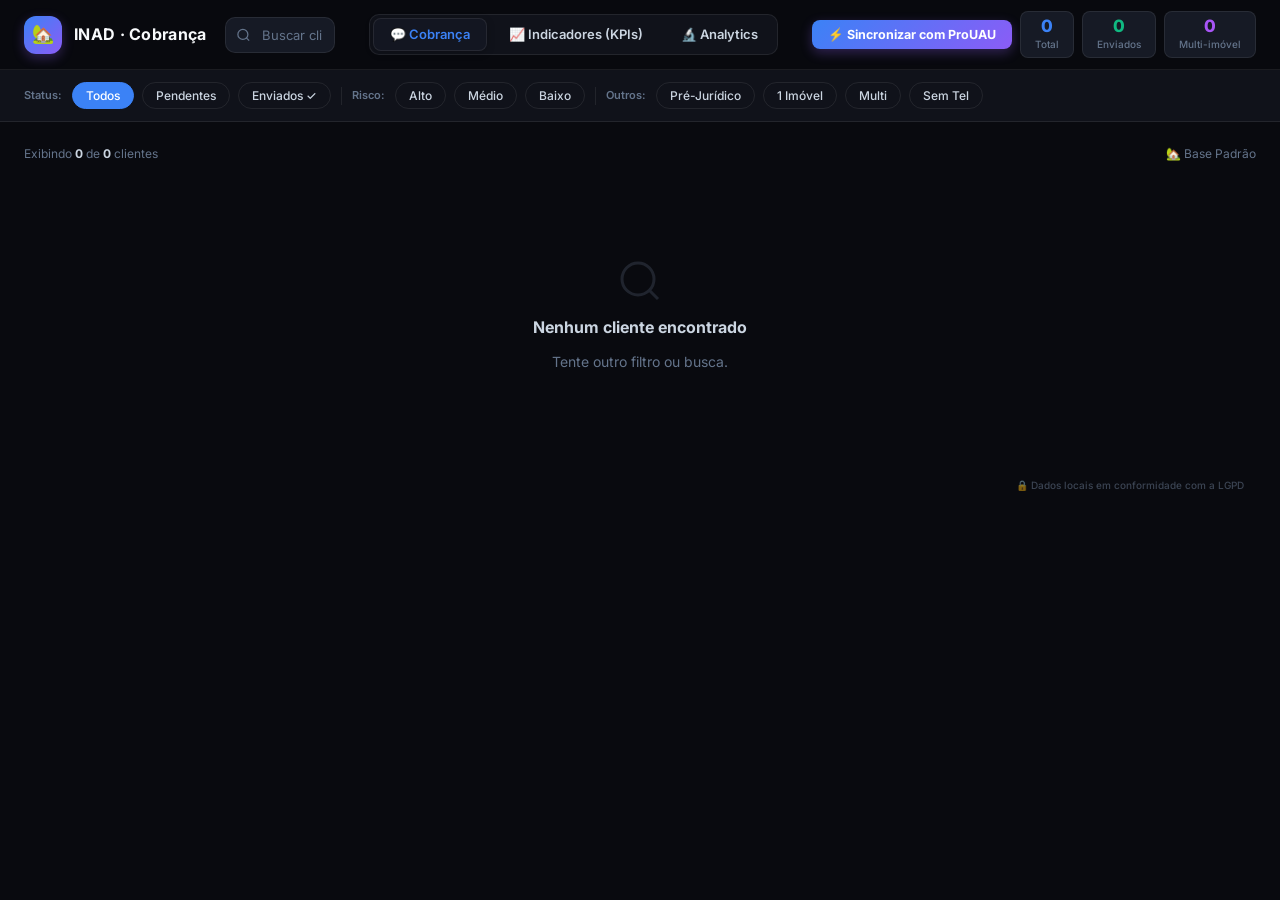
==== commit ae2cfa20: "refactor: clean up reports, improve UI resilience and LGPD compliance" ====
--- a/index.html
+++ b/index.html
@@ -1288,7 +1288,7 @@
     }
 
     // ─── DATA LOADING ────────────────────────────────────────────────────────
-    const EMBEDDED_DATA = CLIENTS_JSON_PLACEHOLDER;
+    const EMBEDDED_DATA = typeof CLIENTS_JSON_PLACEHOLDER !== 'undefined' ? CLIENTS_JSON_PLACEHOLDER : {};
     let DATA = {};
     let sent = new Set();
     let isServerActive = false;
@@ -1509,6 +1509,7 @@
 
       try {
         const res = await fetch(`/api/reports/${reportId}`);
+        if (!res.ok) throw new Error(`HTTP ${res.status}: ${res.statusText}`);
         const clientsData = await res.json();
         pBar.style.width = '60%';
 
@@ -1521,11 +1522,11 @@
 
         pBar.style.width = '100%';
         await new Promise(resolve => setTimeout(resolve, 200));
-        overlay.style.display = 'none';
         renderAll();
       } catch (e) {
+        alert("Erro ao carregar relatório selecionado: " + e.message);
+      } finally {
         overlay.style.display = 'none';
-        alert("Erro ao carregar relatório selecionado: " + e.message);
       }
     }
 
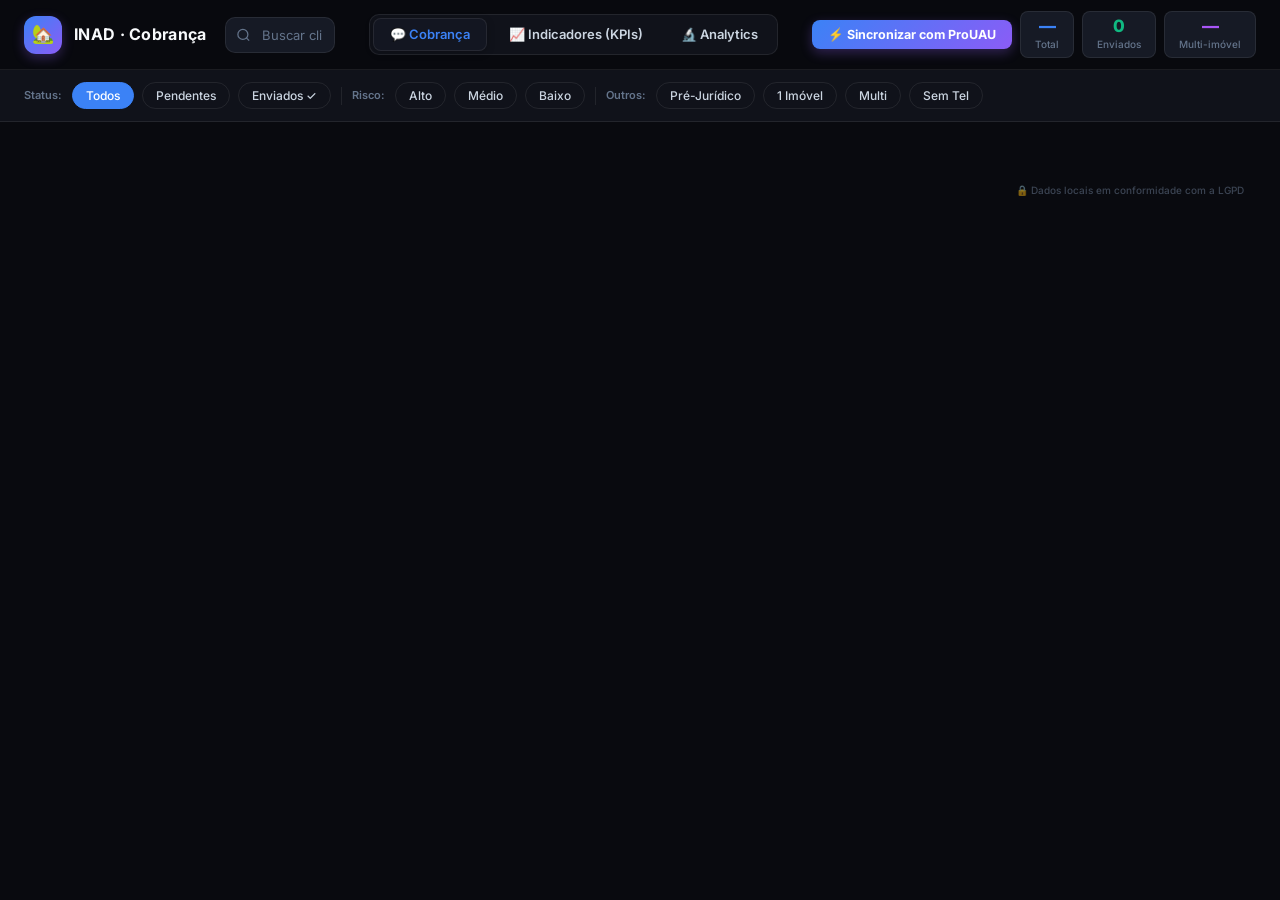
==== commit e515244c: "fix(ui): add 10s auto-dismiss safety timer and robust overlay helpers to prevent loading freeze" ====
--- a/index.html
+++ b/index.html
@@ -1373,6 +1373,7 @@
 
       const initialTab = location.hash.replace('#', '');
       if (initialTab === 'kpi') switchTab('kpi');
+      hideLoading();
     }
 
     function loadLocalData() {
@@ -1382,14 +1383,39 @@
       isServerActive = false;
       document.getElementById('report-select-sep').style.display = 'none';
       document.getElementById('report-select').style.display = 'none';
+    let loadingTimeout = null;
+    function showLoading(title, subtitle, initialProgress = 30) {
+      const overlay = document.getElementById('loading-overlay');
+      const loadingText = document.getElementById('loading-text');
+      const pBar = document.getElementById('progress-bar');
+      const pSub = document.getElementById('loading-sub');
+
+      if (loadingText && title) loadingText.textContent = title;
+      if (pSub && subtitle) pSub.textContent = subtitle;
+      if (pBar) pBar.style.width = initialProgress + '%';
+
+      if (overlay) overlay.style.display = 'flex';
+
+      if (loadingTimeout) clearTimeout(loadingTimeout);
+      // Trava de segurança: esconde o overlay automaticamente após 10s para NUNCA congelar a tela
+      loadingTimeout = setTimeout(() => {
+        hideLoading();
+      }, 10000);
+    }
+
+    function setProgress(percent) {
+      const pBar = document.getElementById('progress-bar');
+      if (pBar) pBar.style.width = percent + '%';
+    }
+
+    function hideLoading() {
+      if (loadingTimeout) clearTimeout(loadingTimeout);
+      const overlay = document.getElementById('loading-overlay');
+      if (overlay) overlay.style.display = 'none';
     }
 
     async function syncUAU() {
       const btn = document.getElementById('btn-sync-uau');
-      const overlay = document.getElementById('loading-overlay');
-      const loadingText = document.getElementById('loading-text');
-      const progressBar = document.getElementById('progress-bar');
-
       if (!btn) return;
 
       const originalText = btn.innerHTML;
@@ -1397,45 +1423,38 @@
       btn.style.opacity = '0.75';
       btn.innerHTML = '<span class="spinner-sm"></span> Sincronizando...';
 
-      if (overlay) {
-        if (loadingText) loadingText.innerText = 'Sincronizando dados com a API ProUAU...';
-        if (progressBar) progressBar.style.width = '45%';
-        overlay.style.display = 'flex';
-      }
+      showLoading('Sincronizando dados com a API ProUAU...', 'Conectando ao servidor...', 40);
 
       try {
-        if (progressBar) progressBar.style.width = '75%';
+        setProgress(75);
         const res = await fetch('/api/sync_uau', {
           method: 'POST',
-          headers: {
-            'Content-Type': 'application/json'
-          },
+          headers: { 'Content-Type': 'application/json' },
           body: JSON.stringify({ empresa: null, obra: null })
         });
         const data = await res.json();
-
-        if (progressBar) progressBar.style.width = '100%';
+        setProgress(100);
+
+        hideLoading();
 
         if (res.ok && data.status === 'success') {
           setTimeout(() => {
-            alert("✅ Sincronização ProUAU concluída: " + (data.clients || 0) +
-                  " cliente(s) inadimplente(s) importado(s) da API.");
+            alert("✅ Sincronização ProUAU concluída: " + (data.clients || 0) + " cliente(s) inadimplente(s) importado(s) da API.");
             if (typeof updateReportDropdown === 'function') {
               updateReportDropdown();
             }
             location.reload();
-          }, 200);
+          }, 150);
         } else if (res.ok && data.status === 'empty') {
-          if (overlay) overlay.style.display = 'none';
           alert("ℹ️ Nenhum cliente inadimplente retornado pela UAU para o filtro informado.");
         } else {
-          if (overlay) overlay.style.display = 'none';
           alert("❌ Erro na sincronização ProUAU: " + (data.error || "Falha desconhecida."));
         }
       } catch (err) {
-        if (overlay) overlay.style.display = 'none';
+        hideLoading();
         alert("❌ Erro ao conectar com o servidor: " + err.message);
       } finally {
+        hideLoading();
         btn.disabled = false;
         btn.style.opacity = '1';
         btn.innerHTML = originalText;
@@ -1497,36 +1516,28 @@
     async function changeReport(reportId) {
       if (reportId === 'latest') return;
 
-      const overlay = document.getElementById('loading-overlay');
-      const loadingText = document.getElementById('loading-text');
-      const pBar = document.getElementById('progress-bar');
-      const pSub = document.getElementById('loading-sub');
-
-      overlay.style.display = 'flex';
-      pBar.style.width = '30%';
-      loadingText.textContent = "Carregando relatório...";
-      pSub.textContent = "Buscando dados no servidor...";
+      showLoading("Carregando relatório...", "Buscando dados no servidor...", 30);
 
       try {
         const res = await fetch(`/api/reports/${reportId}`);
         if (!res.ok) throw new Error(`HTTP ${res.status}: ${res.statusText}`);
         const clientsData = await res.json();
-        pBar.style.width = '60%';
+        setProgress(60);
 
         await linkQueueInfo(clientsData, reportId);
-        pBar.style.width = '85%';
+        setProgress(85);
 
         if (clientsData && typeof clientsData === 'object') {
           DATA = clientsData;
         }
 
-        pBar.style.width = '100%';
-        await new Promise(resolve => setTimeout(resolve, 200));
+        setProgress(100);
+        await new Promise(resolve => setTimeout(resolve, 150));
         renderAll();
       } catch (e) {
         alert("Erro ao carregar relatório selecionado: " + e.message);
       } finally {
-        overlay.style.display = 'none';
+        hideLoading();
       }
     }
 
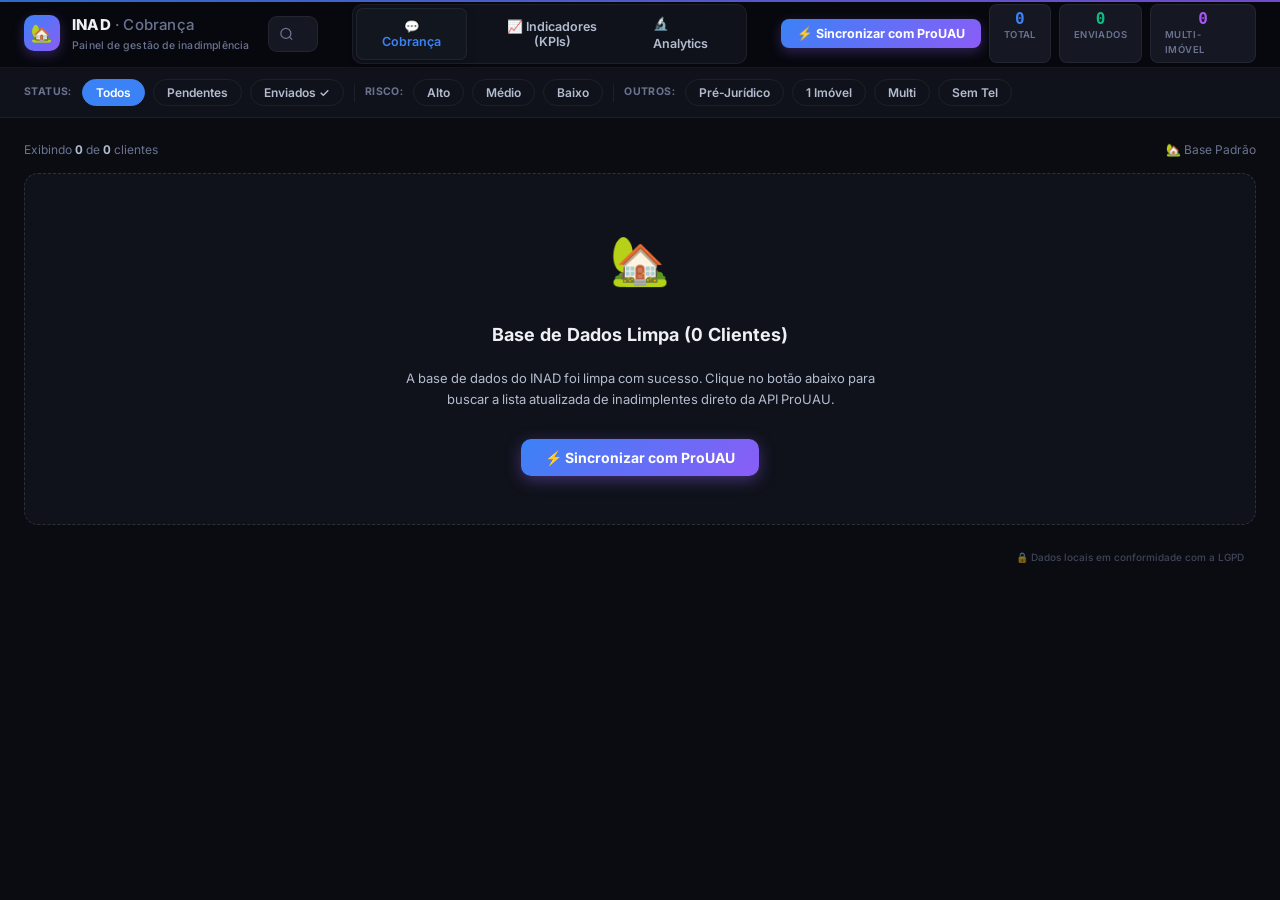
==== commit 187622d3: "feat(uau): daily consolidated sync with 18:00 close, per-client merge and retry - reports.closed col" ====
--- a/index.html
+++ b/index.html
@@ -15,32 +15,39 @@
 
   <style>
     :root {
-      --bg: #090a0f;
-      --bg2: #10121a;
-      --bg3: #161a25;
-      --card: rgba(22, 26, 37, 0.65);
-      --border: rgba(255, 255, 255, 0.08);
-      --border2: rgba(255, 255, 255, 0.15);
+      /* superfícies — tinta profunda, sóbria, sem o brilho azulado genérico de dashboard */
+      --bg: #0a0c12;
+      --bg2: #0f121a;
+      --bg3: #151822;
+      --card: rgba(21, 25, 34, 0.7);
+      --border: rgba(255, 255, 255, 0.06);
+      --border2: rgba(255, 255, 255, 0.13);
+      /* marca — mantidos idênticos ao valor original: usados em rgba() literais
+         dentro do bloco de script (sombras, gradiente do botão de sincronização) —
+         alterar o tom aqui destoaria dessas sombras que não podem ser tocadas */
       --accent: #3b82f6;
       --accent2: #8b5cf6;
       --green: #10b981;
-      --green-bg: rgba(16, 185, 129, 0.15);
+      --green-bg: rgba(16, 185, 129, 0.14);
       --red: #ef4444;
-      --red-bg: rgba(239, 68, 68, 0.15);
+      --red-bg: rgba(239, 68, 68, 0.14);
       --amber: #f59e0b;
-      --amber-bg: rgba(245, 158, 11, 0.15);
+      --amber-bg: rgba(245, 158, 11, 0.14);
       --purple: #a855f7;
-      --purple-bg: rgba(168, 85, 247, 0.15);
+      --purple-bg: rgba(168, 85, 247, 0.14);
       --blue: #3b82f6;
-      --blue-bg: rgba(59, 130, 246, 0.15);
-      --text: #f8fafc;
-      --text2: #cbd5e1;
-      --text3: #64748b;
-      --r: 16px;
-      --r2: 10px;
-      --sh: 0 8px 30px rgba(0, 0, 0, 0.4);
-      --sh-hover: 0 16px 40px rgba(0, 0, 0, 0.5);
-      --glass: blur(12px);
+      --blue-bg: rgba(59, 130, 246, 0.14);
+      --text: #eef0f5;
+      --text2: #b3bccf;
+      --text3: #6b7390;
+      --r: 14px;
+      --r2: 9px;
+      --sh: 0 10px 28px rgba(2, 3, 8, 0.4);
+      --sh-hover: 0 18px 40px rgba(2, 3, 8, 0.5);
+      --glass: blur(14px);
+      /* face utilitária para dados: valores, parcelas, ids — alinhamento tabular,
+         leitura de "planilha/ficha" consistente com o domínio de cobrança */
+      --font-mono: ui-monospace, 'SF Mono', 'Cascadia Mono', Consolas, 'Roboto Mono', monospace;
     }
 
     *,
@@ -56,12 +63,14 @@
     }
 
     body {
-      font-family: 'Inter', sans-serif;
+      font-family: 'Inter', -apple-system, BlinkMacSystemFont, 'Segoe UI', Roboto, Helvetica, Arial, sans-serif;
       background: var(--bg);
       color: var(--text);
       min-height: 100vh;
       font-size: 14px;
-      line-height: 1.6
+      line-height: 1.6;
+      font-variant-numeric: tabular-nums;
+      -webkit-font-smoothing: antialiased;
     }
 
     /* TOPBAR */
@@ -69,7 +78,7 @@
       position: sticky;
       top: 0;
       z-index: 100;
-      background: rgba(9, 10, 15, 0.85);
+      background: rgba(8, 9, 14, 0.86);
       backdrop-filter: var(--glass);
       -webkit-backdrop-filter: var(--glass);
       border-bottom: 1px solid var(--border);
@@ -77,35 +86,50 @@
       display: flex;
       align-items: center;
       gap: 18px;
-      height: 70px
+      height: 68px
+    }
+
+    /* hairline de marca — um traço fino no topo, como o carimbo de um
+       documento oficial: único gradiente "visível" do produto além do logo */
+    .topbar::before {
+      content: '';
+      position: absolute;
+      top: 0;
+      left: 0;
+      right: 0;
+      height: 2px;
+      background: linear-gradient(90deg, var(--accent), var(--accent2));
+      opacity: .8;
     }
 
     .logo {
       display: flex;
       align-items: center;
       gap: 12px;
-      font-weight: 700;
-      font-size: 16px;
+      font-weight: 800;
+      font-size: 15px;
       white-space: nowrap;
-      letter-spacing: 0.3px
+      letter-spacing: 0.2px
     }
 
     .logo-icon {
-      width: 38px;
-      height: 38px;
-      border-radius: 12px;
+      width: 36px;
+      height: 36px;
+      border-radius: 10px;
       background: linear-gradient(135deg, var(--accent), var(--accent2));
       display: flex;
       align-items: center;
       justify-content: center;
-      font-size: 18px;
+      font-size: 17px;
       box-shadow: 0 4px 12px rgba(139, 92, 246, 0.3)
     }
 
     .logo-sub {
-      font-size: 11px;
+      font-size: 10.5px;
       color: var(--text3);
-      font-weight: 400
+      font-weight: 500;
+      letter-spacing: .2px;
+      margin-top: 1px
     }
 
     .search-wrap {
@@ -127,17 +151,18 @@
       width: 100%;
       background: var(--bg3);
       border: 1px solid var(--border);
-      border-radius: 10px;
+      border-radius: 9px;
       padding: 9px 12px 9px 36px;
       color: var(--text);
       font-family: inherit;
       font-size: 13px;
       outline: none;
-      transition: border-color .2s
+      transition: border-color .2s, box-shadow .2s
     }
 
     #search:focus {
-      border-color: var(--accent)
+      border-color: var(--accent);
+      box-shadow: 0 0 0 3px rgba(59, 130, 246, .15)
     }
 
     #search::placeholder {
@@ -167,15 +192,18 @@
     }
 
     .stat-val {
-      font-size: 17px;
-      font-weight: 800;
+      font-family: var(--font-mono);
+      font-size: 16px;
+      font-weight: 700;
       line-height: 1.1
     }
 
     .stat-label {
-      font-size: 10px;
+      font-size: 9.5px;
       color: var(--text3);
-      font-weight: 500
+      font-weight: 600;
+      text-transform: uppercase;
+      letter-spacing: .4px
     }
 
     .stat-blue .stat-val {
@@ -192,7 +220,7 @@
 
     /* FILTERS */
     .filters {
-      padding: 12px 24px;
+      padding: 11px 24px;
       background: var(--bg2);
       border-bottom: 1px solid var(--border);
       display: flex;
@@ -202,9 +230,11 @@
     }
 
     .fl {
-      font-size: 11px;
+      font-size: 10.5px;
       color: var(--text3);
-      font-weight: 600;
+      font-weight: 700;
+      text-transform: uppercase;
+      letter-spacing: .4px;
       margin-right: 2px
     }
 
@@ -216,7 +246,7 @@
       color: var(--text2);
       font-family: inherit;
       font-size: 12px;
-      font-weight: 500;
+      font-weight: 600;
       cursor: pointer;
       transition: all .15s
     }
@@ -263,28 +293,38 @@
       gap: 14px
     }
 
-    /* CARD */
+    /* CARD — tratada como uma ficha de cobrança: borda esquerda funciona como
+       a aba colorida de uma pasta de arquivo, assumindo a cor do risco do
+       cliente (ver .b-risk-* mais abaixo, via :has()) */
     .card {
       background: var(--card);
       backdrop-filter: var(--glass);
       -webkit-backdrop-filter: var(--glass);
       border: 1px solid var(--border);
+      border-left: 3px solid var(--border);
       border-radius: var(--r);
       overflow: hidden;
       display: flex;
       flex-direction: column;
-      transition: border-color .25s, transform .25s, box-shadow .25s
-    }
+      transition: border-color .2s, transform .2s, box-shadow .2s
+    }
+
+    .card:has(.b-risk-high) { border-left-color: var(--red) }
+    .card:has(.b-risk-med) { border-left-color: var(--amber) }
+    .card:has(.b-risk-low) { border-left-color: var(--green) }
 
     .card:hover {
       border-color: var(--border2);
       box-shadow: var(--sh-hover);
       transform: translateY(-2px)
     }
+    .card:has(.b-risk-high):hover { border-left-color: var(--red) }
+    .card:has(.b-risk-med):hover { border-left-color: var(--amber) }
+    .card:has(.b-risk-low):hover { border-left-color: var(--green) }
 
     .card.sent {
-      opacity: .5;
-      filter: grayscale(30%)
+      opacity: .55;
+      filter: grayscale(35%)
     }
 
     /* CARD HEADER */
@@ -311,17 +351,17 @@
     }
 
     .av-f {
-      background: linear-gradient(135deg, #f472b6, #c084fc);
+      background: linear-gradient(135deg, #d88bab, #b490d9);
       color: #fff
     }
 
     .av-m {
-      background: linear-gradient(135deg, #60a5fa, #34d399);
+      background: linear-gradient(135deg, #5b93d6, #45b8a3);
       color: #fff
     }
 
     .av-e {
-      background: linear-gradient(135deg, #4ade80, #2dd4bf);
+      background: linear-gradient(135deg, #4fb37f, #3aa79e);
       color: #fff
     }
 
@@ -332,7 +372,8 @@
 
     .cn {
       font-weight: 700;
-      font-size: 13px;
+      font-size: 13.5px;
+      letter-spacing: .1px;
       white-space: nowrap;
       overflow: hidden;
       text-overflow: ellipsis
@@ -359,12 +400,13 @@
     }
 
     .pc {
+      font-family: var(--font-mono);
       font-size: 10.5px;
       font-weight: 700;
       padding: 3px 8px;
       border-radius: 6px;
       flex-shrink: 0;
-      letter-spacing: 0.3px
+      letter-spacing: 0.2px
     }
 
     .pc.s {
@@ -379,8 +421,9 @@
       border: 1px solid rgba(168, 85, 247, 0.3)
     }
 
-    /* RISK BADGES */
+    /* RISK BADGES — lidas como um carimbo curto, por isso em mono */
     .badge {
+      font-family: var(--font-mono);
       font-size: 10px;
       font-weight: 700;
       padding: 3px 8px;
@@ -389,7 +432,7 @@
       align-items: center;
       gap: 4px;
       text-transform: uppercase;
-      letter-spacing: 0.5px;
+      letter-spacing: 0.4px;
       border: 1px solid transparent
     }
 
@@ -415,6 +458,12 @@
       background: var(--blue-bg);
       color: var(--blue);
       border-color: rgba(59, 130, 246, 0.3)
+    }
+
+    .b-stage-unclassified {
+      background: var(--amber-bg);
+      color: var(--amber);
+      border-color: rgba(245, 158, 11, 0.3)
     }
 
     /* PROPS */
@@ -437,6 +486,7 @@
     }
 
     .pid {
+      font-family: var(--font-mono);
       font-size: 11px;
       font-weight: 700;
       color: var(--accent);
@@ -451,6 +501,7 @@
     }
 
     .chip {
+      font-family: var(--font-mono);
       font-size: 10px;
       font-weight: 600;
       padding: 2px 6px;
@@ -471,7 +522,7 @@
 
     .ml {
       font-size: 10px;
-      font-weight: 600;
+      font-weight: 700;
       color: var(--text3);
       text-transform: uppercase;
       letter-spacing: .5px;
@@ -490,19 +541,20 @@
       background: var(--bg);
       border: 1px solid var(--border);
       border-radius: var(--r2);
-      padding: 9px 11px;
+      padding: 10px 12px;
       color: var(--text);
       font-family: inherit;
       font-size: 12.5px;
-      line-height: 1.6;
+      line-height: 1.65;
       resize: vertical;
       min-height: 128px;
       outline: none;
-      transition: border-color .2s
+      transition: border-color .2s, box-shadow .2s
     }
 
     .mb:focus {
-      border-color: var(--accent)
+      border-color: var(--accent);
+      box-shadow: 0 0 0 3px rgba(59, 130, 246, .12)
     }
 
     /* ACTIONS */
@@ -525,7 +577,7 @@
       cursor: pointer;
       font-family: inherit;
       font-size: 12.5px;
-      font-weight: 600;
+      font-weight: 700;
       transition: all .2s;
       text-decoration: none;
       white-space: nowrap
@@ -746,8 +798,27 @@
     }
 
     ::-webkit-scrollbar-thumb {
-      background: var(--border);
+      background: var(--border2);
       border-radius: 3px
+    }
+
+    /* ACESSIBILIDADE */
+    :focus-visible {
+      outline: 2px solid var(--accent);
+      outline-offset: 2px;
+      border-radius: 4px;
+    }
+
+    @media (prefers-reduced-motion: reduce) {
+
+      *,
+      *::before,
+      *::after {
+        animation-duration: .001ms !important;
+        animation-iteration-count: 1 !important;
+        transition-duration: .001ms !important;
+        scroll-behavior: auto !important;
+      }
     }
 
     @media(max-width:600px) {
@@ -778,7 +849,7 @@
     /* TABS */
     .tabs {
       display: flex;
-      gap: 6px;
+      gap: 4px;
       margin: 0 16px;
       border: 1px solid var(--border);
       padding: 3px;
@@ -788,12 +859,12 @@
 
     .tab-btn {
       padding: 6px 16px;
-      border-radius: 8px;
+      border-radius: 7px;
       border: none;
       background: transparent;
       color: var(--text2);
       font-family: inherit;
-      font-size: 13px;
+      font-size: 12.5px;
       font-weight: 600;
       cursor: pointer;
       display: flex;
@@ -824,7 +895,7 @@
       font-size: 12px;
       outline: none;
       cursor: pointer;
-      font-weight: 500;
+      font-weight: 600;
     }
 
     .report-select:focus {
@@ -843,46 +914,51 @@
       background: var(--card);
       border: 1px solid var(--border);
       border-radius: var(--r);
-      padding: 18px 20px;
+      padding: 18px 20px 18px 22px;
       box-shadow: var(--sh);
       position: relative;
       overflow: hidden;
     }
 
+    /* cada indicador carrega sua própria cor semântica na aba esquerda, na
+       mesma ordem em que aparecem no HTML — reforça o significado de cada
+       número em vez de decorar todos com o mesmo gradiente */
     .kpi-card::after {
       content: '';
       position: absolute;
       top: 0;
       left: 0;
-      width: 4px;
+      width: 3px;
       height: 100%;
-      background: linear-gradient(180deg, var(--accent), var(--accent2));
-    }
+      background: var(--accent);
+    }
+    .kpi-grid .kpi-card:nth-of-type(1)::after { background: var(--green) }
+    .kpi-grid .kpi-card:nth-of-type(2)::after { background: var(--red) }
+    .kpi-grid .kpi-card:nth-of-type(3)::after { background: var(--accent) }
+    .kpi-grid .kpi-card:nth-of-type(4)::after { background: var(--purple) }
 
     .kpi-card-title {
-      font-size: 12px;
-      font-weight: 600;
+      font-size: 11.5px;
+      font-weight: 700;
       color: var(--text3);
       text-transform: uppercase;
       letter-spacing: .5px;
-      margin-bottom: 6px;
+      margin-bottom: 8px;
     }
 
     .kpi-card-value {
-      font-size: 32px;
-      font-weight: 800;
+      font-family: var(--font-mono);
+      font-size: 30px;
+      font-weight: 700;
       color: var(--text);
       line-height: 1.1;
-      margin-bottom: 6px;
-      background: linear-gradient(90deg, #fff, var(--text2));
-      -webkit-background-clip: text;
-      -webkit-text-fill-color: transparent;
+      margin-bottom: 8px;
     }
 
     .kpi-card-desc {
       font-size: 11px;
       color: var(--text3);
-      line-height: 1.4;
+      line-height: 1.45;
     }
 
     .kpi-charts-row {
@@ -907,10 +983,12 @@
     }
 
     .kpi-chart-box h3 {
-      font-size: 14px;
+      font-size: 13px;
       font-weight: 700;
       color: var(--text2);
       margin-bottom: 16px;
+      padding-bottom: 12px;
+      border-bottom: 1px solid var(--border);
       display: flex;
       align-items: center;
       gap: 8px;
@@ -936,7 +1014,7 @@
     }
 
     .kpi-reports-section h3 {
-      font-size: 14px;
+      font-size: 13px;
       font-weight: 700;
       color: var(--text2);
       margin-bottom: 16px;
@@ -946,7 +1024,7 @@
       width: 100%;
       border-collapse: collapse;
       text-align: left;
-      font-size: 13px;
+      font-size: 12.5px;
     }
 
     .kpi-table th,
@@ -956,19 +1034,25 @@
     }
 
     .kpi-table th {
-      font-weight: 600;
+      font-weight: 700;
       color: var(--text3);
-      font-size: 11px;
+      font-size: 10.5px;
       text-transform: uppercase;
       letter-spacing: .5px;
     }
 
     .kpi-table td {
       color: var(--text2);
+      font-family: var(--font-mono);
+    }
+
+    .kpi-table td:nth-child(3) {
+      font-family: inherit;
+      color: var(--text);
     }
 
     .kpi-table tr:hover td {
-      background: rgba(255, 255, 255, .01);
+      background: rgba(255, 255, 255, .02);
       color: var(--text);
     }
 
@@ -1071,7 +1155,10 @@
   <header class="topbar">
     <div class="logo">
       <div class="logo-icon">🏡</div>
-      <div>INAD · Cobrança</div>
+      <div>
+        INAD <span style="color:var(--text3); font-weight:500;">· Cobrança</span>
+        <div class="logo-sub">Painel de gestão de inadimplência</div>
+      </div>
     </div>
     <div class="search-wrap">
       <svg width="15" height="15" viewBox="0 0 24 24" fill="none" stroke="currentColor" stroke-width="2">
@@ -1136,6 +1223,9 @@
   </div>
 
   <div class="kpi-screen" id="kpi-screen" style="display:none; padding: 22px 24px;">
+    <div id="kpi-error-banner" style="display:none; background:var(--red-bg); color:var(--red); border:1px solid rgba(239,68,68,0.3); border-radius:8px; padding:10px 14px; margin-bottom:16px; font-size:13px; font-weight:600;">
+      ⚠️ Não foi possível carregar os dados de KPIs do servidor. Os valores podem estar desatualizados ou indisponíveis.
+    </div>
     <div class="kpi-grid">
       <div class="kpi-card">
         <div class="kpi-card-title">Taxa de Recuperação Média</div>
@@ -1383,6 +1473,7 @@
       isServerActive = false;
       document.getElementById('report-select-sep').style.display = 'none';
       document.getElementById('report-select').style.display = 'none';
+    }
     let loadingTimeout = null;
     function showLoading(title, subtitle, initialProgress = 30) {
       const overlay = document.getElementById('loading-overlay');
@@ -1397,10 +1488,10 @@
       if (overlay) overlay.style.display = 'flex';
 
       if (loadingTimeout) clearTimeout(loadingTimeout);
-      // Trava de segurança: esconde o overlay automaticamente após 10s para NUNCA congelar a tela
+      // Trava de segurança: esconde o overlay automaticamente após 120s para NUNCA congelar a tela
       loadingTimeout = setTimeout(() => {
         hideLoading();
-      }, 10000);
+      }, 120000);
     }
 
     function setProgress(percent) {
@@ -1430,7 +1521,7 @@
         const res = await fetch('/api/sync_uau', {
           method: 'POST',
           headers: { 'Content-Type': 'application/json' },
-          body: JSON.stringify({ empresa: null, obra: null })
+          body: JSON.stringify({})
         });
         const data = await res.json();
         setProgress(100);
@@ -1438,13 +1529,42 @@
         hideLoading();
 
         if (res.ok && data.status === 'success') {
-          setTimeout(() => {
-            alert("✅ Sincronização ProUAU concluída: " + (data.clients || 0) + " cliente(s) inadimplente(s) importado(s) da API.");
+          // Preserva filtro e busca atuais para não zerar o estado da tela ao recarregar
+          const savedF = curF;
+          const savedQ = curQ;
+
+          setTimeout(async () => {
+            const total = (typeof data.clients === 'number') ? data.clients : 0;
+            const temCamposNovos = (data.importados_agora !== undefined) || (data.falhados !== undefined);
+
+            let msg;
+            if (temCamposNovos) {
+              const importadosAgora = data.importados_agora || 0;
+              const falhados = data.falhados || 0;
+              msg = `✅ Sincronização ProUAU concluída.\n\nTotal consolidado hoje: ${total} cliente(s) inadimplente(s).\nImportados nesta rodada: ${importadosAgora}.`;
+              if (falhados > 0) {
+                msg += `\n\n⚠️ ${falhados} cliente(s) falharam ao importar nesta rodada. A carteira pode estar incompleta — recomendamos sincronizar novamente.`;
+              }
+            } else {
+              // Fallback: backend antigo sem os campos novos
+              msg = "✅ Sincronização ProUAU concluída: " + total + " cliente(s) inadimplente(s) importado(s) da API.";
+            }
+            alert(msg);
+
             if (typeof updateReportDropdown === 'function') {
-              updateReportDropdown();
+              await updateReportDropdown();
             }
-            location.reload();
+
+            // Recarrega os dados do servidor sem descartar o estado da tela (filtro/busca)
+            await initApp();
+            curF = savedF;
+            curQ = savedQ;
+            const searchInput = document.getElementById('search');
+            if (searchInput) searchInput.value = curQ;
+            renderAll();
           }, 150);
+        } else if (res.ok && data.status === 'closed') {
+          alert("🔒 " + (data.message || "As atualizações de hoje foram fechadas. Volte amanhã."));
         } else if (res.ok && data.status === 'empty') {
           alert("ℹ️ Nenhum cliente inadimplente retornado pela UAU para o filtro informado.");
         } else {
@@ -1587,7 +1707,9 @@
 
     async function loadKPIs() {
       if (!isServerActive) return;
+      const kpiErrBanner = document.getElementById('kpi-error-banner');
       try {
+        if (kpiErrBanner) kpiErrBanner.style.display = 'none';
         // 1. Garante que temos a lista completa em cache
         await updateReportsCache();
         const cachedList = reportsListCache || [];
@@ -1735,6 +1857,10 @@
 
       } catch (e) {
         console.error("Erro ao carregar dados do dashboard de KPIs:", e);
+        if (kpiErrBanner) {
+          kpiErrBanner.textContent = '⚠️ Falha ao carregar os dados de KPIs do servidor' + (e && e.message ? (': ' + e.message) : '') + '. Os valores exibidos podem estar desatualizados ou indisponíveis.';
+          kpiErrBanner.style.display = 'block';
+        }
       }
     }
 
@@ -1964,23 +2090,94 @@
       }
       return `https://wa.me/${cc}?text=${encodeURIComponent(msg)}`;
     }
+    // Estágios de cobrança espelhando o backend (ver run.py: _stage_for_days / STAGES):
+    // lembrete (0-30 dias), firme (31-90), serio (91-120), pre_juridico (121+).
+    // Nota de compliance (CDC art. 42): os textos devem ser factuais e respeitosos,
+    // sem expor o cliente a ridículo, constrangimento ou ameaça. O template pre_juridico
+    // pode informar que o caso "poderá ser encaminhado ao setor jurídico", mas NUNCA
+    // ameaçar processo, negativação ou perda do imóvel. lembrete/firme não mencionam
+    // consequências legais.
     function buildMsg(c) {
       const gr = greeting(c.name);
       const multi = c.properties.length > 1;
+      const stage = (c.queue_info && c.queue_info.stage) ? c.queue_info.stage : null;
       let L = [];
-      L.push(`${gr}, boa tarde.`);
+
+      if (stage === null) {
+        // Estágio não classificado: NÃO assumir "lembrete" (tom brando) nem qualquer
+        // menção a encaminhamento jurídico. Texto neutro/factual apenas (compliance CDC art. 42).
+        L.push(`${gr}.`);
+        L.push('');
+        L.push(multi
+          ? 'Identificamos em nosso sistema faturas pendentes de pagamento referentes aos seus imóveis:'
+          : 'Identificamos em nosso sistema faturas pendentes de pagamento referente ao seu imóvel:');
+
+        for (const p of c.properties) {
+          const id = tc(p.identifier);
+          for (const pc of p.parcels) {
+            const temValor = typeof pc.valor === 'number' && !isNaN(pc.valor);
+            L.push(temValor
+              ? `${id}: Parcela ${pc.parcela} de ${pc.vencimento} — ${formatCurrency(pc.valor)}.`
+              : `${id}: Parcela ${pc.parcela} de ${pc.vencimento}.`);
+          }
+        }
+        L.push('');
+        L.push('Informamos que o(a) senhor(a) pode utilizar os mesmos boletos que já possui em mãos para efetuar o pagamento. O sistema bancário atualizará os encargos de forma automática no momento da leitura do código de barras.');
+        L.push('');
+        L.push(multi
+          ? 'Caso precise que reenviemos os arquivos em PDF de ambos os contratos, por favor, nos avise por aqui.'
+          : 'Caso precise que reenviemos os arquivos em PDF do contrato, por favor, nos avise por aqui.');
+        return L.join('\n');
+      }
+
+      const saudacoes = {
+        lembrete: `${gr}, boa tarde.`,
+        firme: `${gr}, boa tarde.`,
+        serio: `${gr}, boa tarde.`,
+        pre_juridico: `${gr}.`
+      };
+      L.push(saudacoes[stage] || saudacoes.lembrete);
       L.push('');
-      L.push(multi
-        ? 'Identificamos em nosso sistema faturas pendentes de pagamento referentes aos seus imóveis:'
-        : 'Identificamos em nosso sistema faturas pendentes de pagamento referente ao seu imóvel:');
+
+      const aberturas = {
+        lembrete: multi
+          ? 'Identificamos em nosso sistema faturas pendentes de pagamento referentes aos seus imóveis:'
+          : 'Identificamos em nosso sistema faturas pendentes de pagamento referente ao seu imóvel:',
+        firme: multi
+          ? 'Reforçamos que ainda constam em aberto, em nosso sistema, as seguintes faturas referentes aos seus imóveis:'
+          : 'Reforçamos que ainda consta em aberto, em nosso sistema, a seguinte fatura referente ao seu imóvel:',
+        serio: multi
+          ? 'Apesar dos contatos anteriores, permanecem em aberto as seguintes faturas referentes aos seus imóveis:'
+          : 'Apesar dos contatos anteriores, permanece em aberto a seguinte fatura referente ao seu imóvel:',
+        pre_juridico: multi
+          ? 'Não localizamos, até o momento, a regularização das faturas abaixo, referentes aos seus imóveis:'
+          : 'Não localizamos, até o momento, a regularização da fatura abaixo, referente ao seu imóvel:'
+      };
+      L.push(aberturas[stage] || aberturas.lembrete);
+
       for (const p of c.properties) {
         const id = tc(p.identifier);
         for (const pc of p.parcels) {
-          L.push(`${id}: Parcela ${pc.parcela} de ${pc.vencimento}.`);
+          const temValor = typeof pc.valor === 'number' && !isNaN(pc.valor);
+          L.push(temValor
+            ? `${id}: Parcela ${pc.parcela} de ${pc.vencimento} — ${formatCurrency(pc.valor)}.`
+            : `${id}: Parcela ${pc.parcela} de ${pc.vencimento}.`);
         }
       }
       L.push('');
+
       L.push('Informamos que o(a) senhor(a) pode utilizar os mesmos boletos que já possui em mãos para efetuar o pagamento. O sistema bancário atualizará os encargos de forma automática no momento da leitura do código de barras.');
+
+      if (stage === 'serio' || stage === 'pre_juridico') {
+        L.push('');
+        L.push('Caso já exista alguma pendência em análise ou negociação em andamento, pedimos que nos avise para que possamos atualizar nosso sistema.');
+      }
+
+      if (stage === 'pre_juridico') {
+        L.push('');
+        L.push('Pela persistência do débito, informamos que o caso poderá ser encaminhado ao setor jurídico para as providências cabíveis, caso não haja regularização.');
+      }
+
       L.push('');
       L.push(multi
         ? 'Caso precise que reenviemos os arquivos em PDF de ambos os contratos, por favor, nos avise por aqui.'
@@ -2030,7 +2227,21 @@
 
       const grid = document.getElementById('grid');
       if (!list.length) {
-        grid.innerHTML = `<div class="empty"><svg width="48" height="48" viewBox="0 0 24 24" fill="none" stroke="currentColor" stroke-width="1.5"><circle cx="11" cy="11" r="8"/><path d="m21 21-4.35-4.35"/></svg><h3>Nenhum cliente encontrado</h3><p>Tente outro filtro ou busca.</p></div>`;
+        if (all.length === 0) {
+          grid.innerHTML = `
+            <div class="empty" style="padding: 48px 24px; text-align: center; background: var(--bg2); border: 1px dashed var(--border2); border-radius: var(--r); width: 100%;">
+              <div style="font-size: 48px; margin-bottom: 12px;">🏡</div>
+              <h3 style="font-size: 18px; font-weight: 700; color: var(--text); margin-bottom: 8px;">Base de Dados Limpa (0 Clientes)</h3>
+              <p style="color: var(--text2); max-width: 480px; margin: 0 auto 20px; font-size: 13px;">
+                A base de dados do INAD foi limpa com sucesso. Clique no botão abaixo para buscar a lista atualizada de inadimplentes direto da API ProUAU.
+              </p>
+              <button onclick="syncUAU()" class="btn btn-sync-uau" style="background: linear-gradient(135deg, var(--accent), var(--accent2)); color:#fff; border:none; padding:10px 24px; border-radius:10px; font-weight:700; font-size:14px; cursor:pointer; display:inline-flex; align-items:center; gap:8px; box-shadow: 0 4px 16px rgba(139,92,246,0.4); margin: 0 auto;">
+                ⚡ Sincronizar com ProUAU
+              </button>
+            </div>`;
+        } else {
+          grid.innerHTML = `<div class="empty" style="width: 100%;"><svg width="48" height="48" viewBox="0 0 24 24" fill="none" stroke="currentColor" stroke-width="1.5"><circle cx="11" cy="11" r="8"/><path d="m21 21-4.35-4.35"/></svg><h3>Nenhum cliente encontrado</h3><p>Tente ajustar os filtros ou o termo digitado na busca.</p></div>`;
+        }
         return;
       }
       grid.innerHTML = list.map(buildCard).join('');
@@ -2084,10 +2295,13 @@
         let rClass = 'b-risk-low';
         if (score >= 70) rClass = 'b-risk-high';
         else if (score >= 40) rClass = 'b-risk-med';
-        let stageName = escapeHtml(q.stage.replace(/_/g, ' '));
+        const hasStage = !!q.stage;
+        const stageName = hasStage ? escapeHtml(q.stage.replace(/_/g, ' ')) : 'não classificado';
+        const stageClass = hasStage ? 'b-stage' : 'b-stage b-stage-unclassified';
+        const stageTitle = hasStage ? '' : ' title="Estágio de cobrança não pôde ser classificado automaticamente"';
         riskBadge = `<div style="display:flex; gap:6px; margin-top:6px;">
         <span class="badge ${rClass}">Risco: ${score}</span>
-        <span class="badge b-stage">${stageName}</span>
+        <span class="badge ${stageClass}"${stageTitle}>${stageName}</span>
       </div>`;
       }
 
